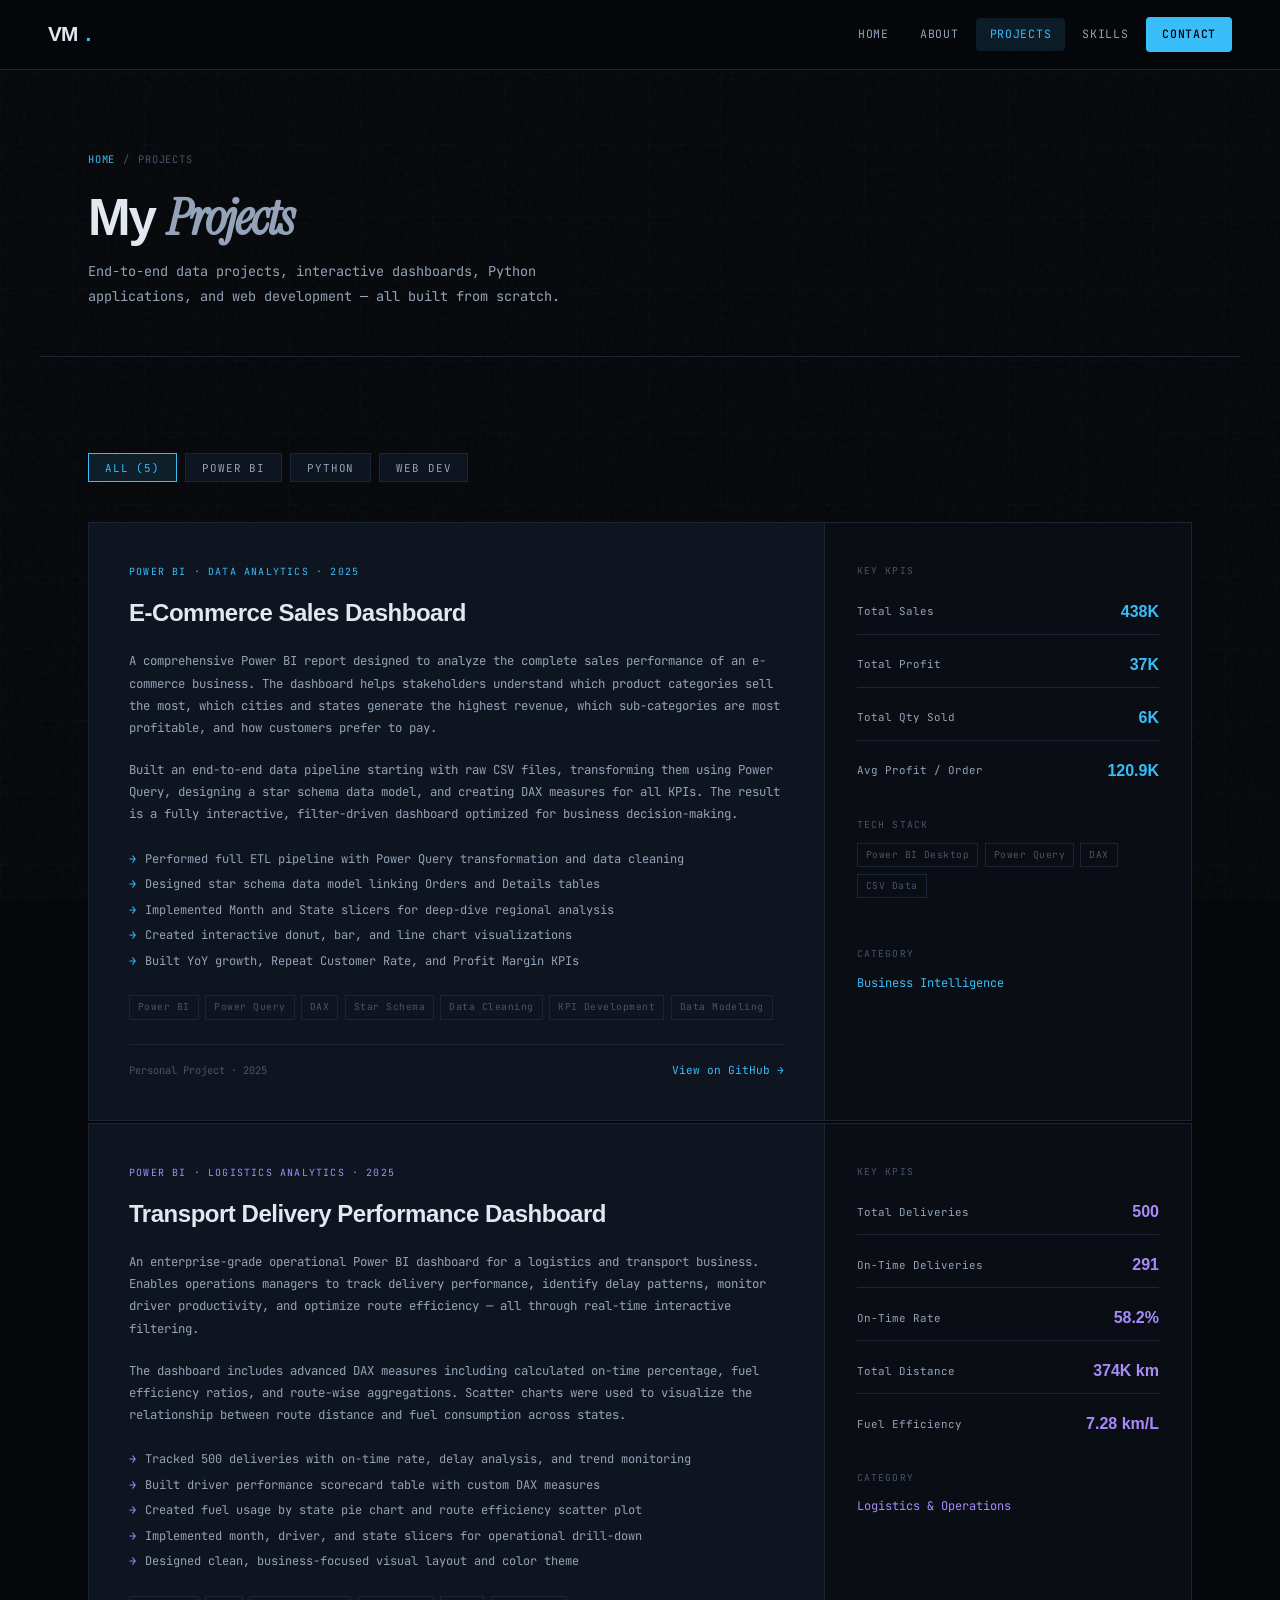
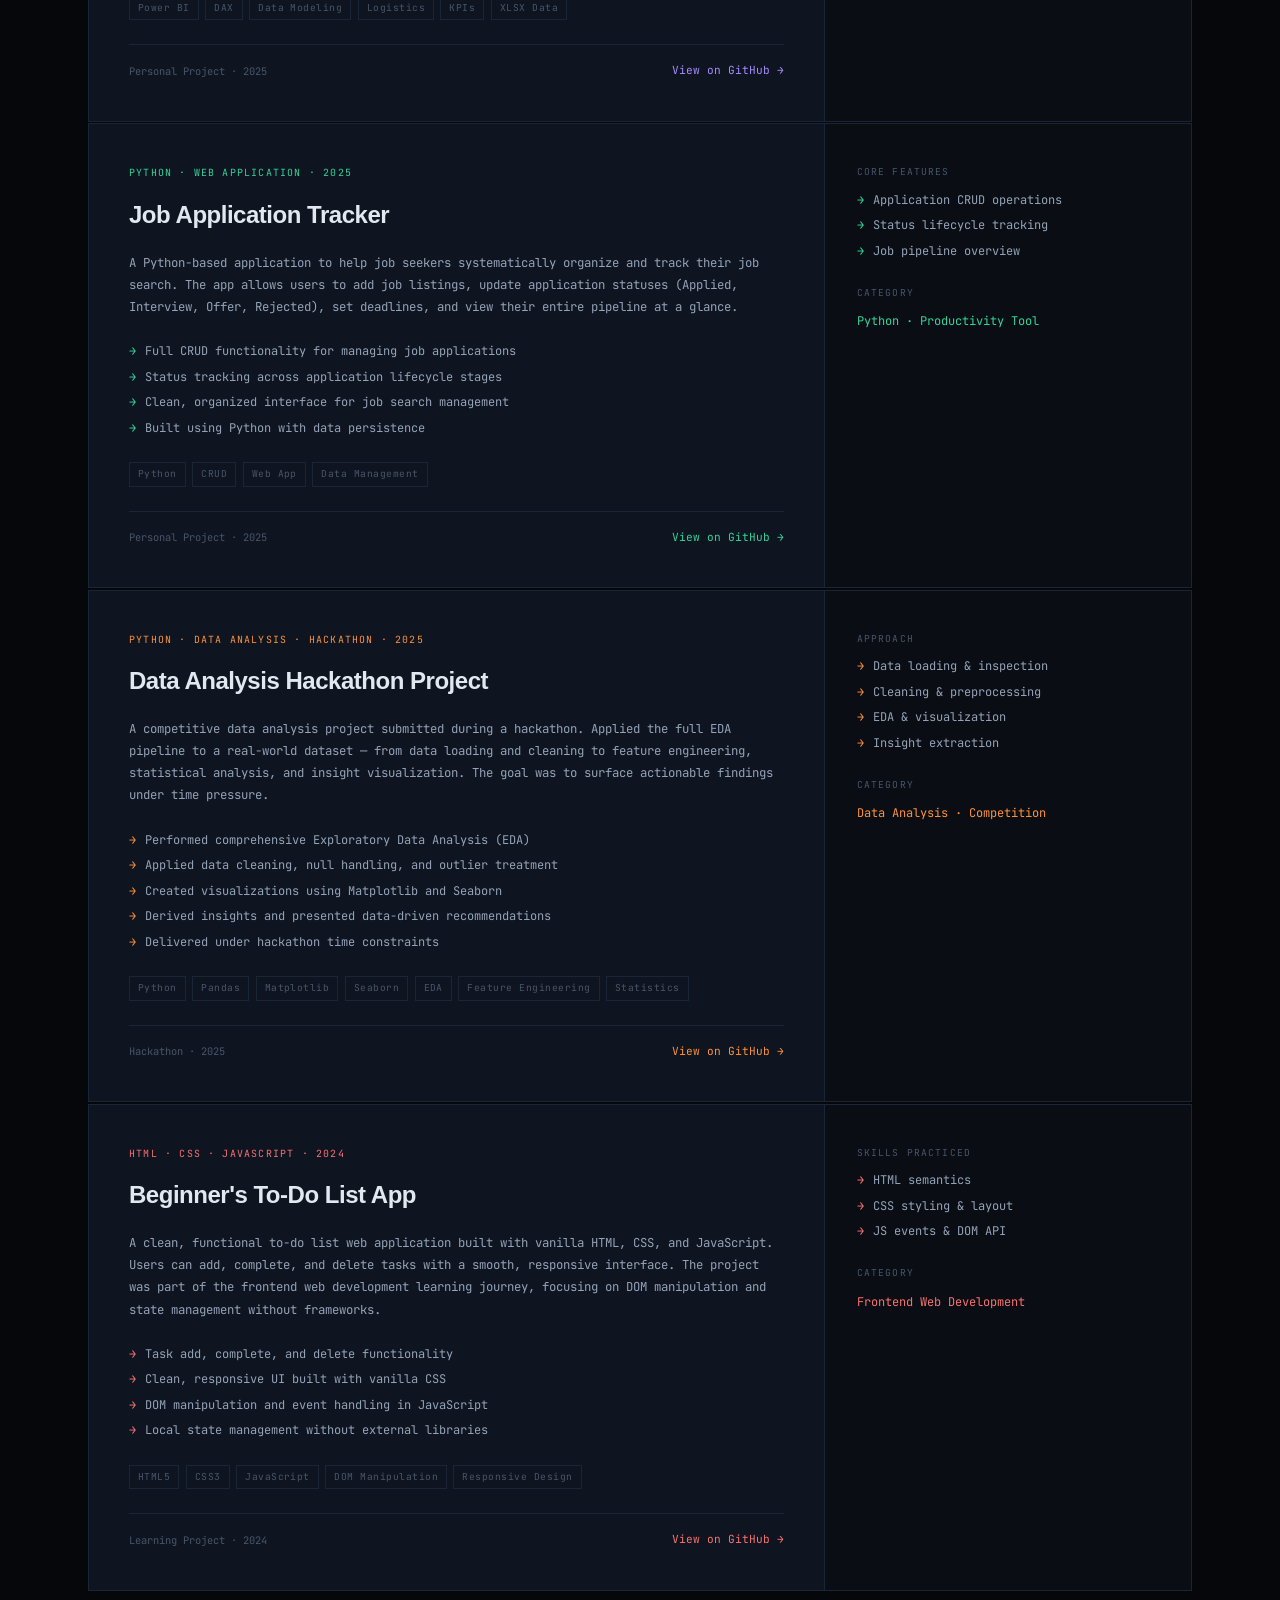
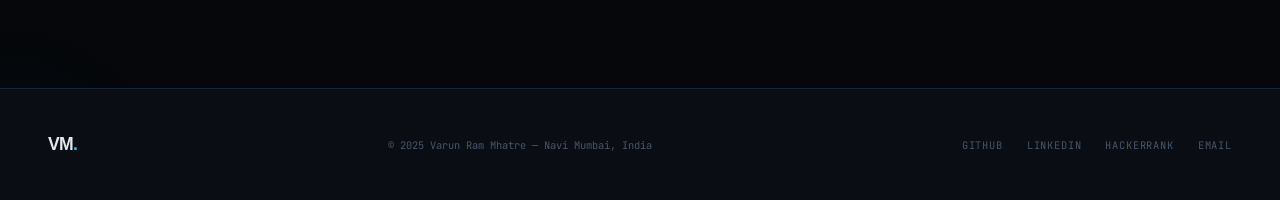
==== projects.html @ c4083cc2 "New Location" ====
<!DOCTYPE html>
<html lang="en">
<head>
  <meta charset="UTF-8">
  <meta name="viewport" content="width=device-width, initial-scale=1.0">
  <title>Projects — Varun Mhatre</title>
  <meta name="description" content="Portfolio projects by Varun Ram Mhatre — Power BI dashboards, Python apps, data analysis, and web development.">
  <link rel="icon" href="data:image/svg+xml,<svg xmlns='http://www.w3.org/2000/svg' viewBox='0 0 100 100'><text y='.9em' font-size='90'>📊</text></svg>">
  <link rel="stylesheet" href="css/style.css">
  <style>
    /* Filter bar */
    .filter-bar {
      display: flex; gap: 0.5rem; flex-wrap: wrap;
      margin-bottom: 2.5rem;
    }
    .filter-btn {
      padding: 0.4rem 1rem;
      font-family: 'JetBrains Mono', monospace;
      font-size: 0.68rem;
      text-transform: uppercase; letter-spacing: 0.08em;
      background: var(--card);
      border: 1px solid var(--border);
      color: var(--text-2);
      cursor: pointer;
      transition: all 0.2s;
    }
    .filter-btn:hover, .filter-btn.active {
      border-color: var(--cyan);
      color: var(--cyan);
      background: var(--cyan-dim);
    }

    /* Detail card layout */
    .project-detail {
      display: grid;
      grid-template-columns: 2fr 1fr;
      gap: 0;
      background: var(--border);
      border: 1px solid var(--border);
      margin-bottom: 1.5px;
    }
    .project-detail-main {
      background: var(--card);
      padding: 2.5rem;
      transition: background 0.2s;
    }
    .project-detail:hover .project-detail-main { background: var(--card-hover); }

    .project-detail-side {
      background: var(--surface);
      border-left: 1px solid var(--border);
      padding: 2.5rem 2rem;
      display: flex; flex-direction: column; gap: 1.5rem;
    }

    .detail-section-label {
      font-size: 0.6rem;
      text-transform: uppercase; letter-spacing: 0.12em;
      color: var(--text-3);
      margin-bottom: 0.6rem;
    }

    .kpis-list { display: flex; flex-direction: column; gap: 0.5rem; }

    .kpi-row {
      display: flex; justify-content: space-between; align-items: center;
      padding: 0.5rem 0;
      border-bottom: 1px solid var(--border);
    }
    .kpi-row:last-child { border-bottom: none; }
    .kpi-label { font-size: 0.68rem; color: var(--text-2); }
    .kpi-val {
      font-family: 'Cabinet Grotesk', sans-serif;
      font-size: 1rem; font-weight: 700;
      color: var(--cyan);
    }

    .highlights-list { display: flex; flex-direction: column; gap: 0.4rem; }
    .highlight-item {
      font-size: 0.75rem; color: var(--text-2);
      padding-left: 1rem; position: relative; line-height: 1.6;
    }
    .highlight-item::before {
      content: '→';
      position: absolute; left: 0;
      color: var(--accent-color, var(--cyan));
    }

    @media (max-width: 768px) {
      .project-detail { grid-template-columns: 1fr; }
      .project-detail-side { border-left: none; border-top: 1px solid var(--border); }
    }
  </style>
</head>
<body>

<div class="site-noise"></div>
<div class="site-grid"></div>

<nav class="nav">
  <a href="index.html" class="nav-logo">VM<span class="dot">.</span></a>
  <ul class="nav-links">
    <li><a href="index.html">Home</a></li>
    <li><a href="about.html">About</a></li>
    <li><a href="projects.html" class="active">Projects</a></li>
    <li><a href="skills.html">Skills</a></li>
    <li><a href="contact.html" class="nav-cta">Contact</a></li>
  </ul>
  <button class="nav-mobile-btn" aria-label="Menu">
    <span></span><span></span><span></span>
  </button>
</nav>

<div class="mobile-nav-overlay">
  <a href="index.html">Home</a>
  <a href="about.html">About</a>
  <a href="projects.html" class="active">Projects</a>
  <a href="skills.html">Skills</a>
  <a href="contact.html">Contact</a>
</div>

<div class="page">

  <div class="page-hero reveal">
    <div class="page-hero-breadcrumb">
      <a href="index.html">Home</a>
      <span>/</span>
      <span>Projects</span>
    </div>
    <h1>My <em style="font-family:'Instrument Serif',serif;font-style:italic;color:var(--text-2)">Projects</em></h1>
    <p>End-to-end data projects, interactive dashboards, Python applications, and web development — all built from scratch.</p>
  </div>

  <section class="section">

    <div class="filter-bar reveal">
      <button class="filter-btn active" data-filter="all">All (5)</button>
      <button class="filter-btn" data-filter="powerbi">Power BI</button>
      <button class="filter-btn" data-filter="python">Python</button>
      <button class="filter-btn" data-filter="web">Web Dev</button>
    </div>

    <!-- PROJECT 1: E-Commerce Dashboard -->
    <div class="project-detail reveal" data-category="powerbi" style="--accent-color:var(--cyan)">
      <div class="project-detail-main">
        <div class="project-type" style="color:var(--cyan)">Power BI · Data Analytics · 2025</div>
        <h3 style="font-family:'Cabinet Grotesk',sans-serif;font-size:1.5rem;font-weight:800;letter-spacing:-0.02em;margin-bottom:1rem;">
          E-Commerce Sales Dashboard
        </h3>
        <p class="project-desc">
          A comprehensive Power BI report designed to analyze the complete sales performance of an
          e-commerce business. The dashboard helps stakeholders understand which product categories
          sell the most, which cities and states generate the highest revenue, which sub-categories
          are most profitable, and how customers prefer to pay.
        </p>
        <p class="project-desc" style="margin-top:0.75rem;">
          Built an end-to-end data pipeline starting with raw CSV files, transforming them using
          Power Query, designing a star schema data model, and creating DAX measures for all KPIs.
          The result is a fully interactive, filter-driven dashboard optimized for business decision-making.
        </p>
        <div class="highlights-list" style="margin-top:1.5rem;">
          <div class="highlight-item">Performed full ETL pipeline with Power Query transformation and data cleaning</div>
          <div class="highlight-item">Designed star schema data model linking Orders and Details tables</div>
          <div class="highlight-item">Implemented Month and State slicers for deep-dive regional analysis</div>
          <div class="highlight-item">Created interactive donut, bar, and line chart visualizations</div>
          <div class="highlight-item">Built YoY growth, Repeat Customer Rate, and Profit Margin KPIs</div>
        </div>
        <div class="project-tags" style="margin-top:1.5rem;">
          <span class="tag">Power BI</span>
          <span class="tag">Power Query</span>
          <span class="tag">DAX</span>
          <span class="tag">Star Schema</span>
          <span class="tag">Data Cleaning</span>
          <span class="tag">KPI Development</span>
          <span class="tag">Data Modeling</span>
        </div>
        <div class="project-footer" style="margin-top:1.5rem;">
          <span class="project-year">Personal Project · 2025</span>
          <a href="https://github.com/Varun-200646/E-Commerce-Sales-Dashboard" target="_blank" class="project-link" style="color:var(--cyan)">View on GitHub →</a>
        </div>
      </div>
      <div class="project-detail-side">
        <div>
          <div class="detail-section-label">Key KPIs</div>
          <div class="kpis-list">
            <div class="kpi-row"><span class="kpi-label">Total Sales</span><span class="kpi-val">438K</span></div>
            <div class="kpi-row"><span class="kpi-label">Total Profit</span><span class="kpi-val">37K</span></div>
            <div class="kpi-row"><span class="kpi-label">Total Qty Sold</span><span class="kpi-val">6K</span></div>
            <div class="kpi-row"><span class="kpi-label">Avg Profit / Order</span><span class="kpi-val">120.9K</span></div>
          </div>
        </div>
        <div>
          <div class="detail-section-label">Tech Stack</div>
          <div class="project-tags">
            <span class="tag">Power BI Desktop</span>
            <span class="tag">Power Query</span>
            <span class="tag">DAX</span>
            <span class="tag">CSV Data</span>
          </div>
        </div>
        <div>
          <div class="detail-section-label">Category</div>
          <p style="font-size:0.75rem;color:var(--cyan)">Business Intelligence</p>
        </div>
      </div>
    </div>

    <!-- PROJECT 2: Transport Dashboard -->
    <div class="project-detail reveal" data-category="powerbi" style="--accent-color:var(--purple)">
      <div class="project-detail-main">
        <div class="project-type" style="color:var(--purple)">Power BI · Logistics Analytics · 2025</div>
        <h3 style="font-family:'Cabinet Grotesk',sans-serif;font-size:1.5rem;font-weight:800;letter-spacing:-0.02em;margin-bottom:1rem;">
          Transport Delivery Performance Dashboard
        </h3>
        <p class="project-desc">
          An enterprise-grade operational Power BI dashboard for a logistics and transport business.
          Enables operations managers to track delivery performance, identify delay patterns,
          monitor driver productivity, and optimize route efficiency — all through real-time
          interactive filtering.
        </p>
        <p class="project-desc" style="margin-top:0.75rem;">
          The dashboard includes advanced DAX measures including calculated on-time percentage,
          fuel efficiency ratios, and route-wise aggregations. Scatter charts were used to
          visualize the relationship between route distance and fuel consumption across states.
        </p>
        <div class="highlights-list" style="margin-top:1.5rem;">
          <div class="highlight-item">Tracked 500 deliveries with on-time rate, delay analysis, and trend monitoring</div>
          <div class="highlight-item">Built driver performance scorecard table with custom DAX measures</div>
          <div class="highlight-item">Created fuel usage by state pie chart and route efficiency scatter plot</div>
          <div class="highlight-item">Implemented month, driver, and state slicers for operational drill-down</div>
          <div class="highlight-item">Designed clean, business-focused visual layout and color theme</div>
        </div>
        <div class="project-tags" style="margin-top:1.5rem;">
          <span class="tag">Power BI</span>
          <span class="tag">DAX</span>
          <span class="tag">Data Modeling</span>
          <span class="tag">Logistics</span>
          <span class="tag">KPIs</span>
          <span class="tag">XLSX Data</span>
        </div>
        <div class="project-footer" style="margin-top:1.5rem;">
          <span class="project-year">Personal Project · 2025</span>
          <a href="https://github.com/Varun-200646/Transport-Delivery-Performance-" target="_blank" class="project-link" style="color:var(--purple)">View on GitHub →</a>
        </div>
      </div>
      <div class="project-detail-side">
        <div>
          <div class="detail-section-label">Key KPIs</div>
          <div class="kpis-list">
            <div class="kpi-row"><span class="kpi-label">Total Deliveries</span><span class="kpi-val" style="color:var(--purple)">500</span></div>
            <div class="kpi-row"><span class="kpi-label">On-Time Deliveries</span><span class="kpi-val" style="color:var(--purple)">291</span></div>
            <div class="kpi-row"><span class="kpi-label">On-Time Rate</span><span class="kpi-val" style="color:var(--purple)">58.2%</span></div>
            <div class="kpi-row"><span class="kpi-label">Total Distance</span><span class="kpi-val" style="color:var(--purple)">374K km</span></div>
            <div class="kpi-row"><span class="kpi-label">Fuel Efficiency</span><span class="kpi-val" style="color:var(--purple)">7.28 km/L</span></div>
          </div>
        </div>
        <div>
          <div class="detail-section-label">Category</div>
          <p style="font-size:0.75rem;color:var(--purple)">Logistics & Operations</p>
        </div>
      </div>
    </div>

    <!-- PROJECT 3: Job Tracker -->
    <div class="project-detail reveal" data-category="python" style="--accent-color:var(--green)">
      <div class="project-detail-main">
        <div class="project-type" style="color:var(--green)">Python · Web Application · 2025</div>
        <h3 style="font-family:'Cabinet Grotesk',sans-serif;font-size:1.5rem;font-weight:800;letter-spacing:-0.02em;margin-bottom:1rem;">
          Job Application Tracker
        </h3>
        <p class="project-desc">
          A Python-based application to help job seekers systematically organize and track
          their job search. The app allows users to add job listings, update application
          statuses (Applied, Interview, Offer, Rejected), set deadlines, and view their
          entire pipeline at a glance.
        </p>
        <div class="highlights-list" style="margin-top:1.5rem;">
          <div class="highlight-item">Full CRUD functionality for managing job applications</div>
          <div class="highlight-item">Status tracking across application lifecycle stages</div>
          <div class="highlight-item">Clean, organized interface for job search management</div>
          <div class="highlight-item">Built using Python with data persistence</div>
        </div>
        <div class="project-tags" style="margin-top:1.5rem;">
          <span class="tag">Python</span>
          <span class="tag">CRUD</span>
          <span class="tag">Web App</span>
          <span class="tag">Data Management</span>
        </div>
        <div class="project-footer" style="margin-top:1.5rem;">
          <span class="project-year">Personal Project · 2025</span>
          <a href="https://github.com/Varun-200646/Job-Tracker" target="_blank" class="project-link" style="color:var(--green)">View on GitHub →</a>
        </div>
      </div>
      <div class="project-detail-side">
        <div>
          <div class="detail-section-label">Core Features</div>
          <div class="highlights-list">
            <div class="highlight-item" style="--accent-color:var(--green)">Application CRUD operations</div>
            <div class="highlight-item" style="--accent-color:var(--green)">Status lifecycle tracking</div>
            <div class="highlight-item" style="--accent-color:var(--green)">Job pipeline overview</div>
          </div>
        </div>
        <div>
          <div class="detail-section-label">Category</div>
          <p style="font-size:0.75rem;color:var(--green)">Python · Productivity Tool</p>
        </div>
      </div>
    </div>

    <!-- PROJECT 4: Hackathon -->
    <div class="project-detail reveal" data-category="python" style="--accent-color:var(--orange)">
      <div class="project-detail-main">
        <div class="project-type" style="color:var(--orange)">Python · Data Analysis · Hackathon · 2025</div>
        <h3 style="font-family:'Cabinet Grotesk',sans-serif;font-size:1.5rem;font-weight:800;letter-spacing:-0.02em;margin-bottom:1rem;">
          Data Analysis Hackathon Project
        </h3>
        <p class="project-desc">
          A competitive data analysis project submitted during a hackathon. Applied the full
          EDA pipeline to a real-world dataset — from data loading and cleaning to feature
          engineering, statistical analysis, and insight visualization. The goal was to surface
          actionable findings under time pressure.
        </p>
        <div class="highlights-list" style="margin-top:1.5rem;">
          <div class="highlight-item">Performed comprehensive Exploratory Data Analysis (EDA)</div>
          <div class="highlight-item">Applied data cleaning, null handling, and outlier treatment</div>
          <div class="highlight-item">Created visualizations using Matplotlib and Seaborn</div>
          <div class="highlight-item">Derived insights and presented data-driven recommendations</div>
          <div class="highlight-item">Delivered under hackathon time constraints</div>
        </div>
        <div class="project-tags" style="margin-top:1.5rem;">
          <span class="tag">Python</span>
          <span class="tag">Pandas</span>
          <span class="tag">Matplotlib</span>
          <span class="tag">Seaborn</span>
          <span class="tag">EDA</span>
          <span class="tag">Feature Engineering</span>
          <span class="tag">Statistics</span>
        </div>
        <div class="project-footer" style="margin-top:1.5rem;">
          <span class="project-year">Hackathon · 2025</span>
          <a href="https://github.com/Varun-200646/Data-Analysis-Hackathon-Project" target="_blank" class="project-link" style="color:var(--orange)">View on GitHub →</a>
        </div>
      </div>
      <div class="project-detail-side">
        <div>
          <div class="detail-section-label">Approach</div>
          <div class="highlights-list">
            <div class="highlight-item" style="--accent-color:var(--orange)">Data loading & inspection</div>
            <div class="highlight-item" style="--accent-color:var(--orange)">Cleaning & preprocessing</div>
            <div class="highlight-item" style="--accent-color:var(--orange)">EDA & visualization</div>
            <div class="highlight-item" style="--accent-color:var(--orange)">Insight extraction</div>
          </div>
        </div>
        <div>
          <div class="detail-section-label">Category</div>
          <p style="font-size:0.75rem;color:var(--orange)">Data Analysis · Competition</p>
        </div>
      </div>
    </div>

    <!-- PROJECT 5: To-Do List -->
    <div class="project-detail reveal" data-category="web" style="--accent-color:var(--red)">
      <div class="project-detail-main">
        <div class="project-type" style="color:var(--red)">HTML · CSS · JavaScript · 2024</div>
        <h3 style="font-family:'Cabinet Grotesk',sans-serif;font-size:1.5rem;font-weight:800;letter-spacing:-0.02em;margin-bottom:1rem;">
          Beginner's To-Do List App
        </h3>
        <p class="project-desc">
          A clean, functional to-do list web application built with vanilla HTML, CSS, and JavaScript.
          Users can add, complete, and delete tasks with a smooth, responsive interface. The project
          was part of the frontend web development learning journey, focusing on DOM manipulation
          and state management without frameworks.
        </p>
        <div class="highlights-list" style="margin-top:1.5rem;">
          <div class="highlight-item">Task add, complete, and delete functionality</div>
          <div class="highlight-item">Clean, responsive UI built with vanilla CSS</div>
          <div class="highlight-item">DOM manipulation and event handling in JavaScript</div>
          <div class="highlight-item">Local state management without external libraries</div>
        </div>
        <div class="project-tags" style="margin-top:1.5rem;">
          <span class="tag">HTML5</span>
          <span class="tag">CSS3</span>
          <span class="tag">JavaScript</span>
          <span class="tag">DOM Manipulation</span>
          <span class="tag">Responsive Design</span>
        </div>
        <div class="project-footer" style="margin-top:1.5rem;">
          <span class="project-year">Learning Project · 2024</span>
          <a href="https://github.com/Varun-200646/Beginners-To-Do-List" target="_blank" class="project-link" style="color:var(--red)">View on GitHub →</a>
        </div>
      </div>
      <div class="project-detail-side">
        <div>
          <div class="detail-section-label">Skills Practiced</div>
          <div class="highlights-list">
            <div class="highlight-item" style="--accent-color:var(--red)">HTML semantics</div>
            <div class="highlight-item" style="--accent-color:var(--red)">CSS styling & layout</div>
            <div class="highlight-item" style="--accent-color:var(--red)">JS events & DOM API</div>
          </div>
        </div>
        <div>
          <div class="detail-section-label">Category</div>
          <p style="font-size:0.75rem;color:var(--red)">Frontend Web Development</p>
        </div>
      </div>
    </div>

  </section>

</div>

<footer class="footer">
  <div class="footer-logo">VM<span style="color:var(--cyan)">.</span></div>
  <p class="footer-copy">© 2025 Varun Ram Mhatre — Navi Mumbai, India</p>
  <div class="footer-links">
    <a href="https://github.com/Varun-200646" target="_blank">GitHub</a>
    <a href="https://www.linkedin.com/in/varun-mhatre-1a9438338/" target="_blank">LinkedIn</a>
    <a href="https://www.hackerrank.com/profile/varunmhatre46" target="_blank">HackerRank</a>
    <a href="mailto:varunmhatre2324@ternaengg.ac.in">Email</a>
  </div>
</footer>

<script src="js/main.js"></script>
<script>
  // Filter functionality
  const filterBtns = document.querySelectorAll('.filter-btn');
  const projectItems = document.querySelectorAll('.project-detail');

  filterBtns.forEach(btn => {
    btn.addEventListener('click', () => {
      filterBtns.forEach(b => b.classList.remove('active'));
      btn.classList.add('active');
      const filter = btn.dataset.filter;
      projectItems.forEach(item => {
        if (filter === 'all' || item.dataset.category === filter) {
          item.style.display = '';
        } else {
          item.style.display = 'none';
        }
      });
    });
  });
</script>
</body>
</html>
---- css/style.css ----
/* =========================================
   VARUN MHATRE — PORTFOLIO DESIGN SYSTEM
   ========================================= */

@import url('https://fonts.googleapis.com/css2?family=Cabinet+Grotesk:wght@400;500;700;800;900&family=Instrument+Serif:ital@0;1&family=JetBrains+Mono:wght@300;400;500&display=swap');

:root {
  --bg:        #05070a;
  --surface:   #0a0e14;
  --card:      #0f1520;
  --card-hover:#131c29;
  --border:    #1a2535;
  --border-light: #243044;

  --cyan:      #38bdf8;
  --cyan-dim:  rgba(56,189,248,0.12);
  --cyan-glow: rgba(56,189,248,0.06);
  --green:     #34d399;
  --purple:    #a78bfa;
  --orange:    #fb923c;
  --red:       #f87171;

  --text:      #e2e8f0;
  --text-2:    #94a3b8;
  --text-3:    #475569;

  --nav-h:     70px;

  --ease-out:  cubic-bezier(0.22, 1, 0.36, 1);
}

/* RESET */
*, *::before, *::after { box-sizing: border-box; margin: 0; padding: 0; }
html { scroll-behavior: smooth; font-size: 16px; }

body {
  background: var(--bg);
  color: var(--text);
  font-family: 'JetBrains Mono', monospace;
  font-size: 0.875rem;
  line-height: 1.75;
  -webkit-font-smoothing: antialiased;
}

img { display: block; max-width: 100%; }
a { color: inherit; text-decoration: none; }
ul { list-style: none; }

/* ---- SCROLLBAR ---- */
::-webkit-scrollbar { width: 4px; }
::-webkit-scrollbar-track { background: var(--bg); }
::-webkit-scrollbar-thumb { background: var(--border-light); border-radius: 2px; }

/* ---- SELECTION ---- */
::selection { background: rgba(56,189,248,0.2); color: var(--cyan); }

/* ==============================
   NOISE + GRID OVERLAYS
   ============================== */
.site-noise {
  position: fixed; inset: 0; z-index: 0; pointer-events: none;
  background-image: url("data:image/svg+xml,%3Csvg viewBox='0 0 256 256' xmlns='http://www.w3.org/2000/svg'%3E%3Cfilter id='n'%3E%3CfeTurbulence type='fractalNoise' baseFrequency='0.85' numOctaves='4' stitchTiles='stitch'/%3E%3C/filter%3E%3Crect width='100%25' height='100%25' filter='url(%23n)' opacity='0.035'/%3E%3C/svg%3E");
  opacity: 1;
}

.site-grid {
  position: fixed; inset: 0; z-index: 0; pointer-events: none;
  background-image:
    linear-gradient(rgba(56,189,248,0.025) 1px, transparent 1px),
    linear-gradient(90deg, rgba(56,189,248,0.025) 1px, transparent 1px);
  background-size: 72px 72px;
}

/* ==============================
   NAVIGATION
   ============================== */
.nav {
  position: fixed; top: 0; left: 0; right: 0; z-index: 200;
  height: var(--nav-h);
  display: flex; align-items: center; justify-content: space-between;
  padding: 0 3rem;
  background: rgba(5,7,10,0.82);
  backdrop-filter: blur(24px) saturate(1.5);
  border-bottom: 1px solid var(--border);
  transition: background 0.3s;
}

.nav-logo {
  font-family: 'Cabinet Grotesk', sans-serif;
  font-weight: 900;
  font-size: 1.3rem;
  letter-spacing: -0.04em;
  display: flex; align-items: center; gap: 0.5rem;
}

.nav-logo .dot { color: var(--cyan); }

.nav-links {
  display: flex; align-items: center; gap: 0.25rem;
}

.nav-links a {
  display: flex; align-items: center; gap: 0.4rem;
  padding: 0.4rem 0.85rem;
  font-size: 0.72rem;
  letter-spacing: 0.06em;
  text-transform: uppercase;
  color: var(--text-2);
  border-radius: 4px;
  transition: color 0.2s, background 0.2s;
}

.nav-links a:hover, .nav-links a.active {
  color: var(--cyan);
  background: var(--cyan-dim);
}

.nav-cta {
  background: var(--cyan) !important;
  color: #000 !important;
  font-weight: 500;
  border-radius: 4px;
  padding: 0.45rem 1rem !important;
  transition: opacity 0.2s !important;
}
.nav-cta:hover { opacity: 0.85 !important; background: var(--cyan) !important; }

.nav-mobile-btn {
  display: none;
  flex-direction: column; gap: 5px;
  cursor: pointer; padding: 4px;
}
.nav-mobile-btn span {
  display: block; width: 22px; height: 2px;
  background: var(--text-2);
  transition: all 0.3s;
}

/* ==============================
   PAGE WRAPPER
   ============================== */
.page {
  position: relative; z-index: 1;
  padding-top: var(--nav-h);
  min-height: 100vh;
}

/* ==============================
   HERO
   ============================== */
.hero {
  min-height: calc(100vh - var(--nav-h));
  display: grid;
  grid-template-columns: 1fr 1fr;
  align-items: center;
  gap: 4rem;
  padding: 6rem 3rem 4rem;
  max-width: 1200px;
  margin: 0 auto;
}

.hero-left { animation: fadeUp 0.7s var(--ease-out) both; }

.hero-badge {
  display: inline-flex; align-items: center; gap: 0.5rem;
  font-size: 0.68rem;
  letter-spacing: 0.12em;
  text-transform: uppercase;
  color: var(--cyan);
  border: 1px solid rgba(56,189,248,0.25);
  padding: 0.3rem 0.8rem;
  margin-bottom: 1.75rem;
}

.hero-badge::before {
  content: '';
  width: 6px; height: 6px;
  border-radius: 50%;
  background: var(--green);
  animation: blink 2s infinite;
}

@keyframes blink {
  0%,100% { opacity: 1; }
  50% { opacity: 0.2; }
}

.hero h1 {
  font-family: 'Cabinet Grotesk', sans-serif;
  font-size: clamp(2.8rem, 5.5vw, 5rem);
  font-weight: 900;
  letter-spacing: -0.04em;
  line-height: 0.95;
  margin-bottom: 1.5rem;
}

.hero h1 em {
  font-family: 'Instrument Serif', serif;
  font-style: italic;
  color: var(--cyan);
  font-weight: 400;
}

.hero-sub {
  color: var(--text-2);
  font-size: 0.85rem;
  line-height: 1.8;
  max-width: 440px;
  margin-bottom: 2.5rem;
}

.hero-actions {
  display: flex; gap: 0.75rem; flex-wrap: wrap;
}

.btn {
  display: inline-flex; align-items: center; gap: 0.5rem;
  padding: 0.7rem 1.4rem;
  font-family: 'JetBrains Mono', monospace;
  font-size: 0.75rem;
  font-weight: 500;
  letter-spacing: 0.04em;
  border: none; cursor: pointer;
  transition: all 0.2s var(--ease-out);
  text-decoration: none;
}

.btn-primary { background: var(--cyan); color: #000; }
.btn-primary:hover { background: #fff; transform: translateY(-2px); box-shadow: 0 8px 24px rgba(56,189,248,0.25); }

.btn-outline {
  background: transparent;
  color: var(--text);
  border: 1px solid var(--border-light);
}
.btn-outline:hover { border-color: var(--cyan); color: var(--cyan); transform: translateY(-2px); }

.btn-ghost {
  background: transparent;
  color: var(--text-2);
  border: 1px solid var(--border);
}
.btn-ghost:hover { color: var(--text); border-color: var(--border-light); }

/* HERO RIGHT — Terminal card */
.hero-right { animation: fadeUp 0.7s 0.15s var(--ease-out) both; }

.terminal {
  background: var(--card);
  border: 1px solid var(--border);
  border-radius: 8px;
  overflow: hidden;
}

.terminal-bar {
  display: flex; align-items: center; gap: 0.6rem;
  padding: 0.85rem 1.25rem;
  background: var(--surface);
  border-bottom: 1px solid var(--border);
}

.terminal-dot {
  width: 11px; height: 11px; border-radius: 50%;
}
.td-r { background: #ff5f56; }
.td-y { background: #ffbd2e; }
.td-g { background: #27c93f; }

.terminal-title {
  margin-left: auto; margin-right: auto;
  font-size: 0.65rem; color: var(--text-3);
  letter-spacing: 0.06em;
}

.terminal-body { padding: 1.5rem; }

.term-line {
  display: flex; gap: 0.75rem;
  margin-bottom: 0.5rem;
  font-size: 0.8rem;
}
.term-prompt { color: var(--green); user-select: none; }
.term-cmd { color: var(--cyan); }
.term-out { color: var(--text-2); padding-left: 1.25rem; margin-bottom: 0.75rem; }
.term-out.highlight { color: var(--text); }
.term-cursor {
  display: inline-block;
  width: 8px; height: 1.1em;
  background: var(--cyan);
  vertical-align: middle;
  animation: cursor-blink 1s infinite;
  margin-left: 2px;
}
@keyframes cursor-blink { 0%,49%{opacity:1} 50%,100%{opacity:0} }

/* STATS STRIP */
.stats-strip {
  display: flex; align-items: stretch;
  border-top: 1px solid var(--border);
  border-bottom: 1px solid var(--border);
  background: var(--surface);
  position: relative; z-index: 1;
}

.stat-block {
  flex: 1; padding: 2rem 2.5rem;
  display: flex; flex-direction: column; gap: 0.35rem;
  border-right: 1px solid var(--border);
  transition: background 0.2s;
}
.stat-block:last-child { border-right: none; }
.stat-block:hover { background: var(--card); }

.stat-num {
  font-family: 'Cabinet Grotesk', sans-serif;
  font-size: 2.2rem; font-weight: 900;
  letter-spacing: -0.03em;
  color: var(--cyan);
}

.stat-label {
  font-size: 0.65rem;
  text-transform: uppercase; letter-spacing: 0.1em;
  color: var(--text-3);
}

/* ==============================
   SECTION COMMONS
   ============================== */
.section {
  max-width: 1200px;
  margin: 0 auto;
  padding: 6rem 3rem;
}

.section-tag {
  display: inline-flex; align-items: center; gap: 0.5rem;
  font-size: 0.65rem;
  text-transform: uppercase; letter-spacing: 0.15em;
  color: var(--cyan);
  margin-bottom: 1rem;
}

.section-tag::before {
  content: '';
  display: block; width: 24px; height: 1px;
  background: var(--cyan);
}

.section-title {
  font-family: 'Cabinet Grotesk', sans-serif;
  font-size: clamp(2rem, 4vw, 3rem);
  font-weight: 900;
  letter-spacing: -0.03em;
  line-height: 1;
  margin-bottom: 0.75rem;
}

.section-title em {
  font-family: 'Instrument Serif', serif;
  font-style: italic;
  color: var(--text-2);
  font-weight: 400;
}

.section-desc {
  color: var(--text-2);
  max-width: 520px;
  font-size: 0.83rem;
  line-height: 1.8;
  margin-bottom: 3.5rem;
}

/* ==============================
   PROJECT CARDS
   ============================== */
.projects-grid {
  display: grid;
  grid-template-columns: repeat(3, 1fr);
  gap: 1.5px;
  background: var(--border);
  border: 1px solid var(--border);
}

.project-card {
  background: var(--card);
  padding: 2rem;
  position: relative;
  overflow: hidden;
  transition: background 0.25s, transform 0.25s var(--ease-out);
  display: flex; flex-direction: column;
}

.project-card:hover {
  background: var(--card-hover);
}

.project-card::after {
  content: '';
  position: absolute;
  bottom: 0; left: 0; right: 0;
  height: 2px;
  background: var(--accent-color, var(--cyan));
  transform: scaleX(0);
  transform-origin: left;
  transition: transform 0.3s var(--ease-out);
}
.project-card:hover::after { transform: scaleX(1); }

.project-card.featured {
  grid-column: span 2;
}

.project-type {
  font-size: 0.62rem;
  text-transform: uppercase;
  letter-spacing: 0.12em;
  color: var(--accent-color, var(--cyan));
  margin-bottom: 0.75rem;
}

.project-card h3 {
  font-family: 'Cabinet Grotesk', sans-serif;
  font-size: 1.15rem;
  font-weight: 800;
  letter-spacing: -0.02em;
  line-height: 1.2;
  margin-bottom: 0.75rem;
}

.project-desc {
  color: var(--text-2);
  font-size: 0.77rem;
  line-height: 1.8;
  flex: 1;
  margin-bottom: 1.25rem;
}

.project-metrics {
  display: flex; flex-wrap: wrap; gap: 0.5rem;
  margin-bottom: 1.25rem;
}

.metric {
  font-size: 0.65rem;
  padding: 0.2rem 0.5rem;
  border: 1px solid var(--border-light);
  color: var(--text-2);
}

.metric strong {
  color: var(--text);
  font-family: 'Cabinet Grotesk', sans-serif;
  font-size: 0.85rem;
  font-weight: 700;
}

.project-tags {
  display: flex; flex-wrap: wrap; gap: 0.4rem;
  margin-bottom: 1.5rem;
}

.tag {
  font-size: 0.6rem;
  padding: 0.18rem 0.5rem;
  border: 1px solid var(--border);
  color: var(--text-3);
  letter-spacing: 0.05em;
  transition: all 0.2s;
}

.project-card:hover .tag {
  border-color: var(--border-light);
  color: var(--text-2);
}

.project-footer {
  display: flex; align-items: center; justify-content: space-between;
  border-top: 1px solid var(--border);
  padding-top: 1rem;
  margin-top: auto;
}

.project-year {
  font-size: 0.65rem; color: var(--text-3);
}

.project-link {
  display: inline-flex; align-items: center; gap: 0.35rem;
  font-size: 0.7rem;
  color: var(--accent-color, var(--cyan));
  transition: gap 0.2s;
}
.project-link:hover { gap: 0.6rem; }

/* ==============================
   SKILLS
   ============================== */
.skills-layout {
  display: grid;
  grid-template-columns: 1fr 2fr;
  gap: 3rem;
  align-items: start;
}

.skill-categories { display: flex; flex-direction: column; gap: 0.5rem; }

.skill-cat-btn {
  display: flex; align-items: center; justify-content: space-between;
  padding: 0.85rem 1.25rem;
  background: var(--card);
  border: 1px solid var(--border);
  color: var(--text-2);
  font-family: 'JetBrains Mono', monospace;
  font-size: 0.75rem;
  cursor: pointer;
  transition: all 0.2s;
  text-align: left;
  width: 100%;
}

.skill-cat-btn:hover, .skill-cat-btn.active {
  border-color: var(--cyan);
  color: var(--cyan);
  background: var(--cyan-dim);
}

.skill-cat-count {
  font-size: 0.6rem; color: var(--text-3);
  transition: color 0.2s;
}
.skill-cat-btn.active .skill-cat-count,
.skill-cat-btn:hover .skill-cat-count { color: var(--cyan); }

.skills-panel { display: none; }
.skills-panel.active { display: block; }

.skills-panel-grid {
  display: grid;
  grid-template-columns: 1fr 1fr;
  gap: 1rem;
}

.skill-item {
  background: var(--card);
  border: 1px solid var(--border);
  padding: 1.25rem;
  transition: border-color 0.2s;
}
.skill-item:hover { border-color: var(--border-light); }

.skill-item-name {
  display: flex; justify-content: space-between;
  margin-bottom: 0.6rem;
  font-size: 0.78rem;
}

.skill-level { color: var(--text-3); font-size: 0.65rem; }

.skill-bar { height: 2px; background: var(--border); position: relative; }
.skill-fill {
  height: 100%;
  background: linear-gradient(90deg, var(--cyan), var(--purple));
  width: 0;
  transition: width 1.2s var(--ease-out);
}
.skill-fill.loaded { width: var(--pct); }

/* ==============================
   TIMELINE (Education / Experience)
   ============================== */
.timeline { position: relative; }
.timeline::before {
  content: '';
  position: absolute;
  left: 0; top: 0; bottom: 0;
  width: 1px;
  background: linear-gradient(var(--border), transparent);
}

.timeline-item {
  padding-left: 2.5rem;
  padding-bottom: 3rem;
  position: relative;
}

.timeline-dot {
  position: absolute;
  left: -5px; top: 6px;
  width: 11px; height: 11px;
  border-radius: 50%;
  background: var(--cyan);
  border: 2px solid var(--bg);
}

.timeline-meta {
  font-size: 0.65rem;
  color: var(--text-3);
  letter-spacing: 0.08em;
  text-transform: uppercase;
  margin-bottom: 0.5rem;
  display: flex; align-items: center; gap: 0.75rem;
}

.timeline-meta .badge {
  padding: 0.15rem 0.5rem;
  border: 1px solid var(--border);
  color: var(--green);
  border-color: rgba(52,211,153,0.3);
  font-size: 0.6rem;
}

.timeline-title {
  font-family: 'Cabinet Grotesk', sans-serif;
  font-size: 1.2rem; font-weight: 700;
  letter-spacing: -0.02em;
  margin-bottom: 0.3rem;
}

.timeline-org {
  color: var(--text-2); font-size: 0.78rem;
  margin-bottom: 0.75rem;
}

.timeline-body {
  color: var(--text-2); font-size: 0.78rem;
  line-height: 1.8;
}

/* ==============================
   CERTS
   ============================== */
.certs-grid {
  display: grid;
  grid-template-columns: repeat(4, 1fr);
  gap: 1px;
  background: var(--border);
  border: 1px solid var(--border);
}

.cert-card {
  background: var(--card);
  padding: 1.75rem;
  transition: background 0.2s;
  display: flex; flex-direction: column; gap: 1rem;
}
.cert-card:hover { background: var(--card-hover); }

.cert-icon-wrap {
  width: 40px; height: 40px;
  display: flex; align-items: center; justify-content: center;
  border: 1px solid var(--border-light);
  font-size: 1.1rem;
}

.cert-name {
  font-family: 'Cabinet Grotesk', sans-serif;
  font-size: 0.95rem; font-weight: 700;
  line-height: 1.3;
}

.cert-issuer {
  font-size: 0.65rem;
  text-transform: uppercase; letter-spacing: 0.08em;
  color: var(--green);
}

/* ==============================
   ABOUT PAGE
   ============================== */
.about-grid {
  display: grid;
  grid-template-columns: 1fr 1fr;
  gap: 5rem;
  align-items: start;
}

.about-img-wrap {
  position: relative;
}

.about-avatar {
  width: 100%;
  aspect-ratio: 3/4;
  background: var(--card);
  border: 1px solid var(--border);
  display: flex; align-items: center; justify-content: center;
  position: relative;
  overflow: hidden;
}

.about-avatar-initials {
  font-family: 'Cabinet Grotesk', sans-serif;
  font-size: 5rem; font-weight: 900;
  color: rgba(56,189,248,0.15);
  letter-spacing: -0.05em;
}

.about-avatar-badge {
  position: absolute;
  bottom: 1.5rem; left: 1.5rem; right: 1.5rem;
  background: rgba(5,7,10,0.9);
  border: 1px solid var(--border);
  padding: 1rem;
  backdrop-filter: blur(12px);
}

.badge-name {
  font-family: 'Cabinet Grotesk', sans-serif;
  font-size: 1rem; font-weight: 700;
}
.badge-role { font-size: 0.65rem; color: var(--cyan); }

.about-corner {
  position: absolute;
  bottom: -12px; right: -12px;
  width: 80px; height: 80px;
  background: var(--card);
  border: 1px solid var(--border);
  display: flex; align-items: center; justify-content: center;
  font-family: 'Cabinet Grotesk', sans-serif;
  font-size: 0.65rem; font-weight: 700;
  text-align: center;
  color: var(--cyan);
  letter-spacing: 0.05em;
  z-index: 2;
}

.about-text h2 {
  font-family: 'Cabinet Grotesk', sans-serif;
  font-size: 1.75rem; font-weight: 800;
  letter-spacing: -0.03em;
  line-height: 1.2;
  margin-bottom: 1.5rem;
}

.about-text p {
  color: var(--text-2); font-size: 0.83rem;
  line-height: 1.85; margin-bottom: 1.25rem;
}

.about-facts {
  display: grid; grid-template-columns: 1fr 1fr;
  gap: 1px; background: var(--border);
  border: 1px solid var(--border);
  margin: 2rem 0;
}

.fact-item {
  background: var(--card);
  padding: 1rem 1.25rem;
}
.fact-label { font-size: 0.6rem; color: var(--text-3); text-transform: uppercase; letter-spacing: 0.1em; margin-bottom: 0.2rem; }
.fact-value { font-size: 0.83rem; color: var(--text); }

/* ==============================
   CONTACT PAGE
   ============================== */
.contact-layout {
  display: grid;
  grid-template-columns: 1fr 1fr;
  gap: 4rem;
  align-items: start;
}

.contact-form {
  display: flex; flex-direction: column; gap: 1rem;
}

.form-group { display: flex; flex-direction: column; gap: 0.4rem; }

.form-label {
  font-size: 0.65rem;
  text-transform: uppercase; letter-spacing: 0.1em;
  color: var(--text-3);
}

.form-input, .form-textarea {
  background: var(--card);
  border: 1px solid var(--border);
  color: var(--text);
  font-family: 'JetBrains Mono', monospace;
  font-size: 0.8rem;
  padding: 0.75rem 1rem;
  outline: none;
  transition: border-color 0.2s;
  width: 100%;
}

.form-input:focus, .form-textarea:focus {
  border-color: var(--cyan);
}

.form-textarea { min-height: 130px; resize: vertical; }

.form-input::placeholder, .form-textarea::placeholder { color: var(--text-3); }

.contact-info-cards {
  display: flex; flex-direction: column; gap: 1rem;
}

.contact-info-card {
  display: flex; align-items: center; gap: 1rem;
  padding: 1.25rem;
  background: var(--card);
  border: 1px solid var(--border);
  transition: border-color 0.2s;
}
.contact-info-card:hover { border-color: var(--border-light); }

.contact-icon {
  width: 38px; height: 38px; flex-shrink: 0;
  border: 1px solid var(--border-light);
  display: flex; align-items: center; justify-content: center;
  font-size: 0.85rem;
}

.contact-info-label { font-size: 0.6rem; text-transform: uppercase; letter-spacing: 0.1em; color: var(--text-3); margin-bottom: 0.15rem; }
.contact-info-val { font-size: 0.78rem; color: var(--text); word-break: break-all; }

/* ==============================
   PAGE HERO (inner pages)
   ============================== */
.page-hero {
  padding: 5rem 3rem 3rem;
  max-width: 1200px;
  margin: 0 auto;
  border-bottom: 1px solid var(--border);
}

.page-hero-breadcrumb {
  font-size: 0.65rem;
  color: var(--text-3); letter-spacing: 0.08em;
  text-transform: uppercase;
  margin-bottom: 1.5rem;
  display: flex; align-items: center; gap: 0.5rem;
}
.page-hero-breadcrumb a { color: var(--cyan); }
.page-hero-breadcrumb span { color: var(--text-3); }

.page-hero h1 {
  font-family: 'Cabinet Grotesk', sans-serif;
  font-size: clamp(2.2rem, 4vw, 3.5rem);
  font-weight: 900;
  letter-spacing: -0.04em;
  line-height: 1;
  margin-bottom: 1rem;
}

.page-hero p {
  color: var(--text-2);
  font-size: 0.85rem; max-width: 520px;
  line-height: 1.8;
}

/* ==============================
   FOOTER
   ============================== */
.footer {
  border-top: 1px solid var(--border);
  padding: 2.5rem 3rem;
  display: flex; justify-content: space-between; align-items: center;
  flex-wrap: wrap; gap: 1rem;
  position: relative; z-index: 1;
  background: var(--surface);
}

.footer-logo {
  font-family: 'Cabinet Grotesk', sans-serif;
  font-weight: 900; font-size: 1.1rem;
  letter-spacing: -0.04em;
}

.footer-logo span { color: var(--cyan); }

.footer-copy { font-size: 0.65rem; color: var(--text-3); }

.footer-links {
  display: flex; gap: 1.5rem;
}

.footer-links a {
  font-size: 0.65rem;
  text-transform: uppercase; letter-spacing: 0.08em;
  color: var(--text-3);
  transition: color 0.2s;
}
.footer-links a:hover { color: var(--cyan); }

/* ==============================
   ANIMATIONS
   ============================== */
@keyframes fadeUp {
  from { opacity: 0; transform: translateY(24px); }
  to   { opacity: 1; transform: translateY(0); }
}

.reveal {
  opacity: 0; transform: translateY(20px);
  transition: opacity 0.6s var(--ease-out), transform 0.6s var(--ease-out);
}
.reveal.in { opacity: 1; transform: none; }

/* Stagger children */
.stagger > * { opacity: 0; transform: translateY(16px); }
.stagger.in > * {
  animation: fadeUp 0.5s var(--ease-out) both;
}
.stagger.in > *:nth-child(1) { animation-delay: 0.05s; }
.stagger.in > *:nth-child(2) { animation-delay: 0.12s; }
.stagger.in > *:nth-child(3) { animation-delay: 0.19s; }
.stagger.in > *:nth-child(4) { animation-delay: 0.26s; }
.stagger.in > *:nth-child(5) { animation-delay: 0.33s; }
.stagger.in > *:nth-child(6) { animation-delay: 0.40s; }

/* ==============================
   MOBILE NAV OVERLAY
   ============================== */
.mobile-nav-overlay {
  display: none;
  position: fixed; inset: 0;
  background: rgba(5,7,10,0.97);
  z-index: 190;
  flex-direction: column;
  align-items: center; justify-content: center;
  gap: 1.5rem;
}

.mobile-nav-overlay.open { display: flex; }
.mobile-nav-overlay a {
  font-family: 'Cabinet Grotesk', sans-serif;
  font-size: 2rem; font-weight: 800;
  color: var(--text-2);
  transition: color 0.2s;
}
.mobile-nav-overlay a:hover, .mobile-nav-overlay a.active { color: var(--cyan); }

/* ==============================
   RESPONSIVE
   ============================== */
@media (max-width: 1024px) {
  .projects-grid { grid-template-columns: 1fr 1fr; }
  .project-card.featured { grid-column: span 2; }
  .hero { grid-template-columns: 1fr; gap: 3rem; }
  .hero-right { display: none; }
  .skills-layout { grid-template-columns: 1fr; }
  .about-grid { grid-template-columns: 1fr; }
  .contact-layout { grid-template-columns: 1fr; }
  .certs-grid { grid-template-columns: 1fr 1fr; }
}

@media (max-width: 768px) {
  .nav { padding: 0 1.5rem; }
  .nav-links { display: none; }
  .nav-mobile-btn { display: flex; }
  .hero { padding: 3rem 1.5rem 2rem; }
  .section { padding: 4rem 1.5rem; }
  .page-hero { padding: 3rem 1.5rem 2rem; }
  .projects-grid { grid-template-columns: 1fr; }
  .project-card.featured { grid-column: span 1; }
  .skills-panel-grid { grid-template-columns: 1fr; }
  .certs-grid { grid-template-columns: 1fr; }
  .stats-strip { flex-wrap: wrap; }
  .stat-block { min-width: 50%; }
  .footer { flex-direction: column; text-align: center; }
}
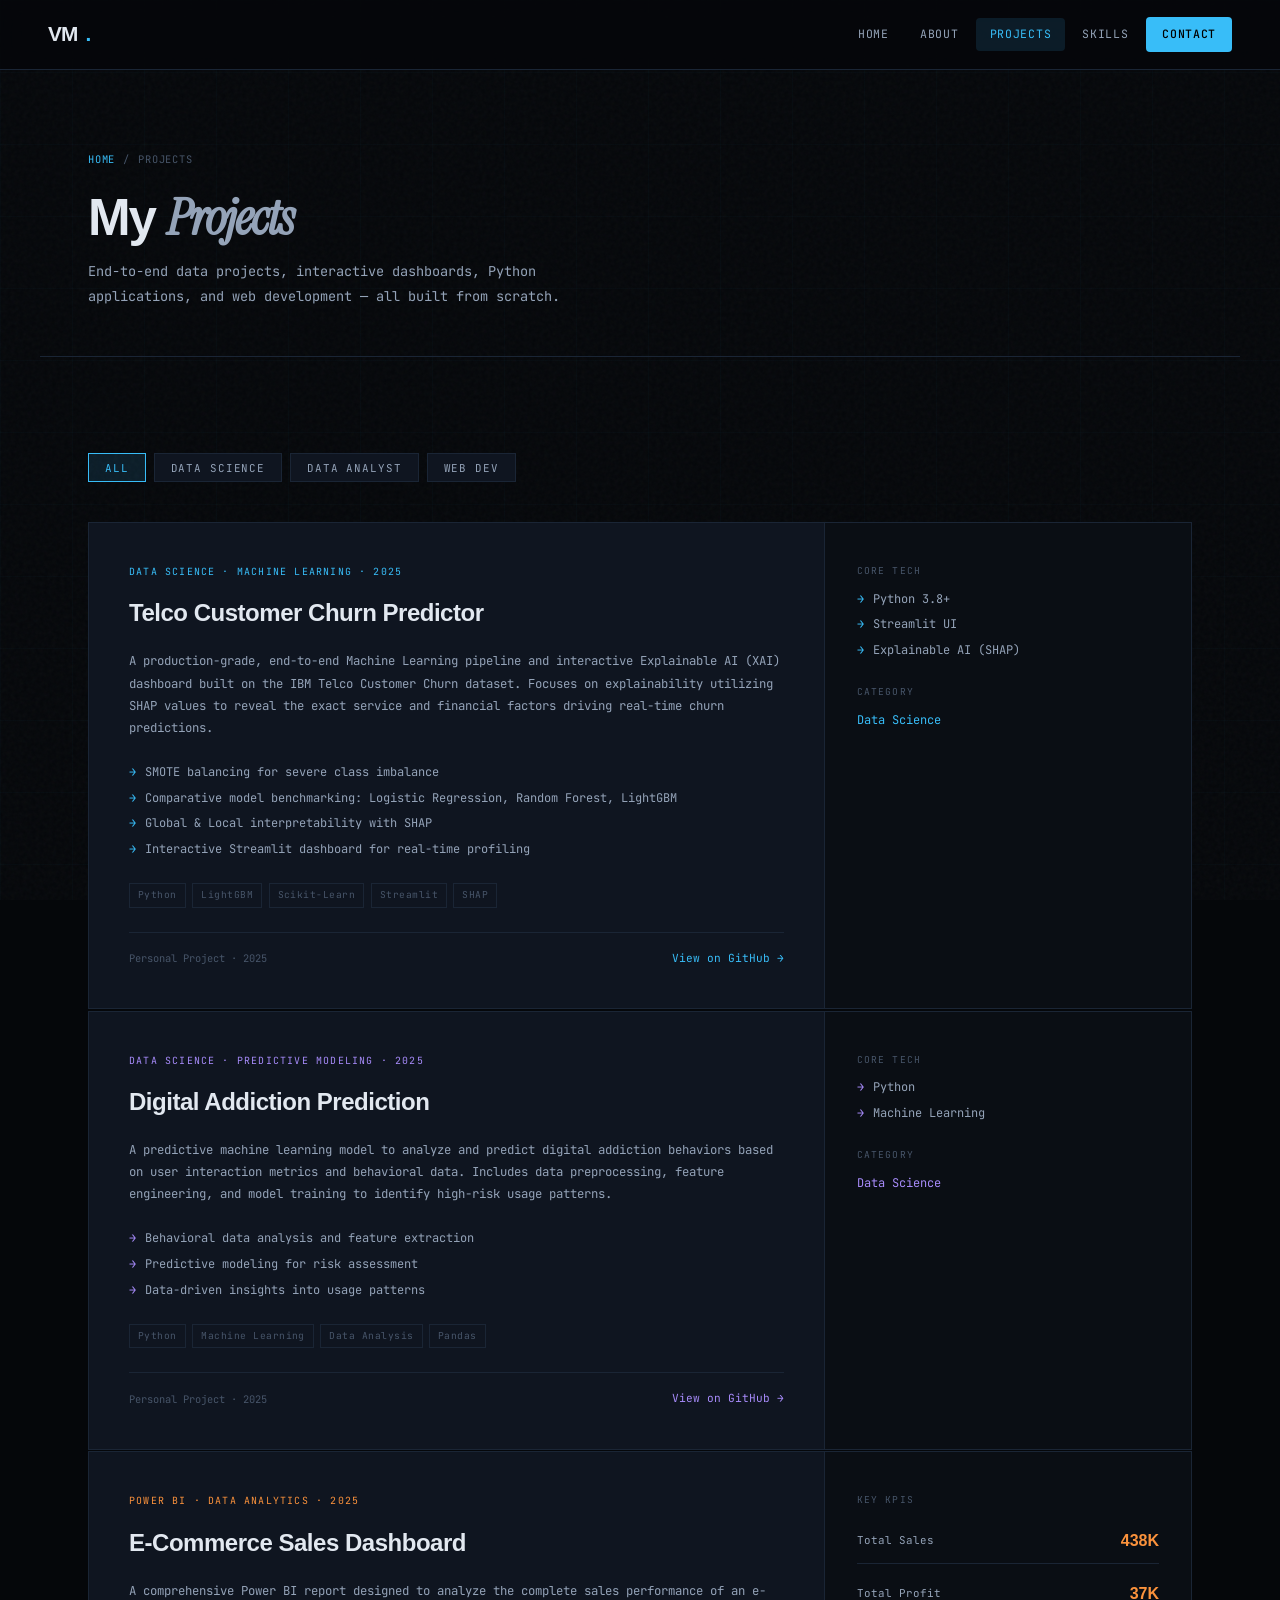
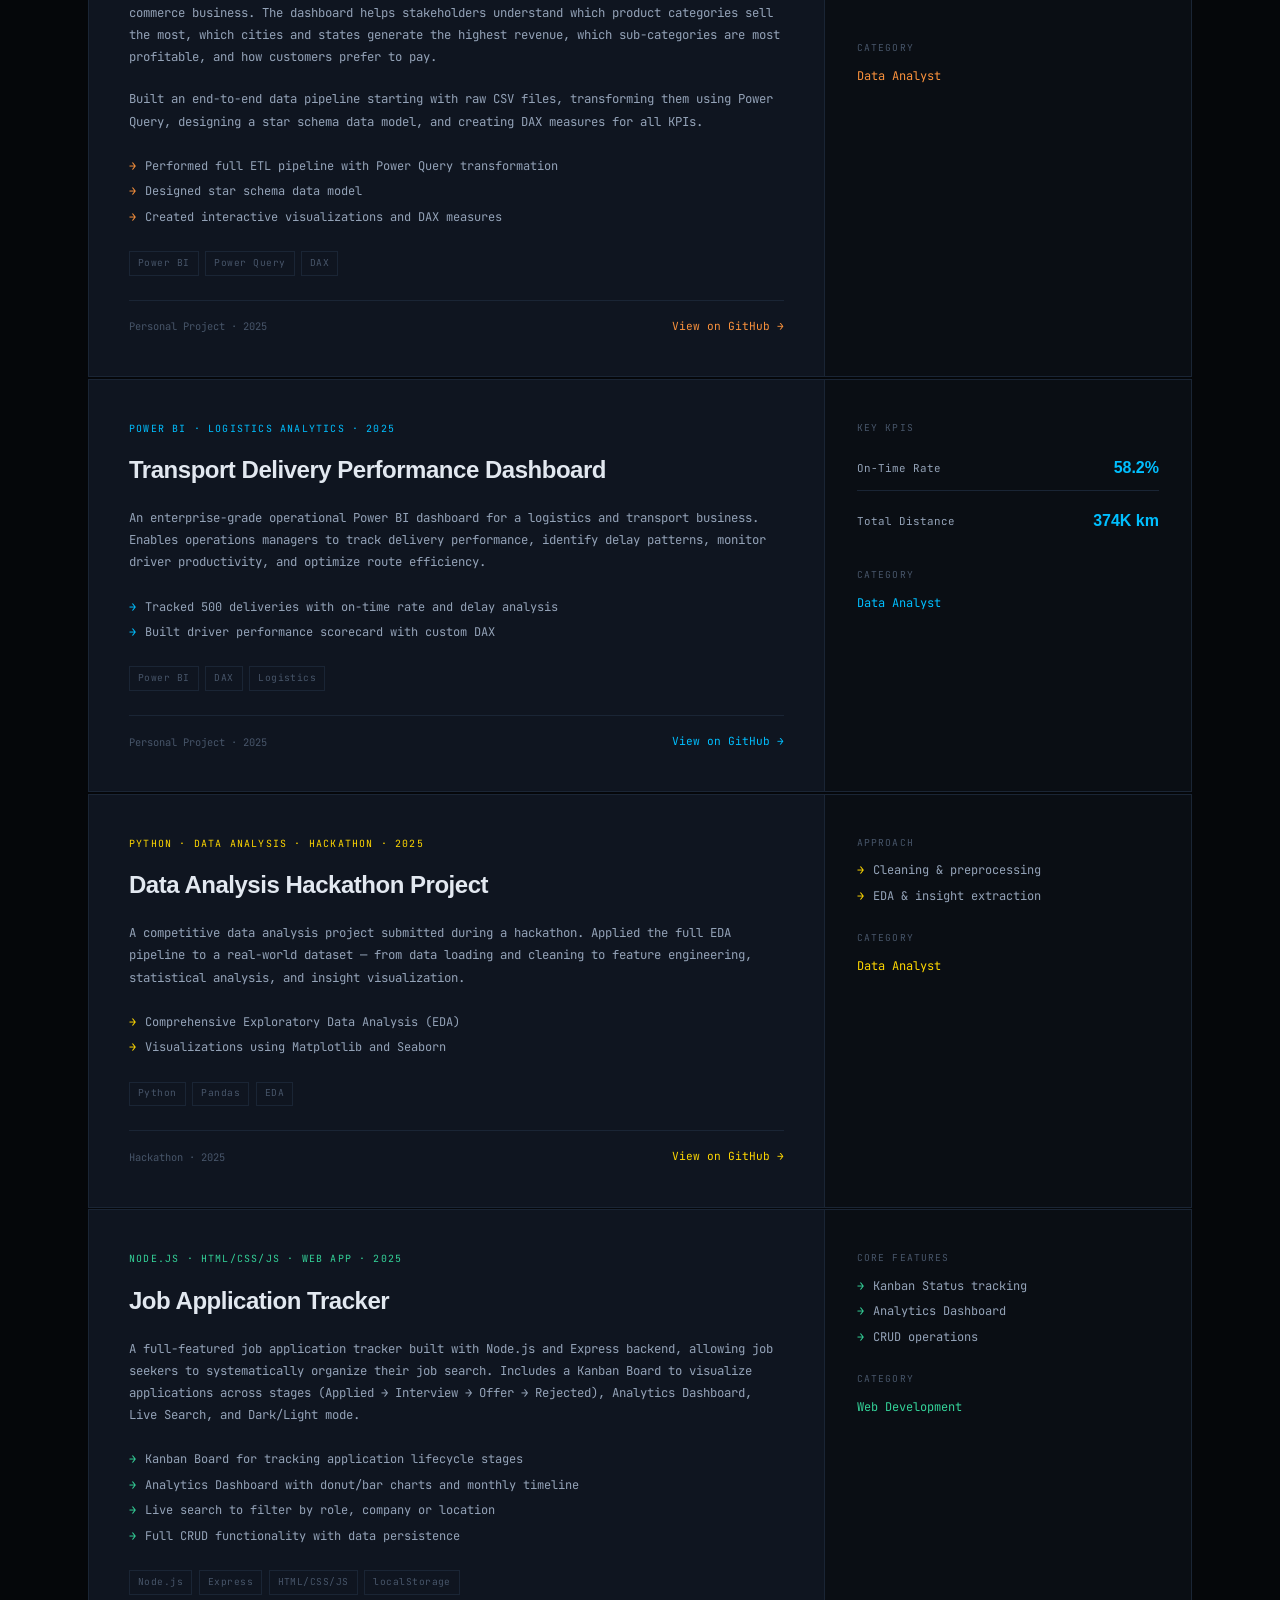
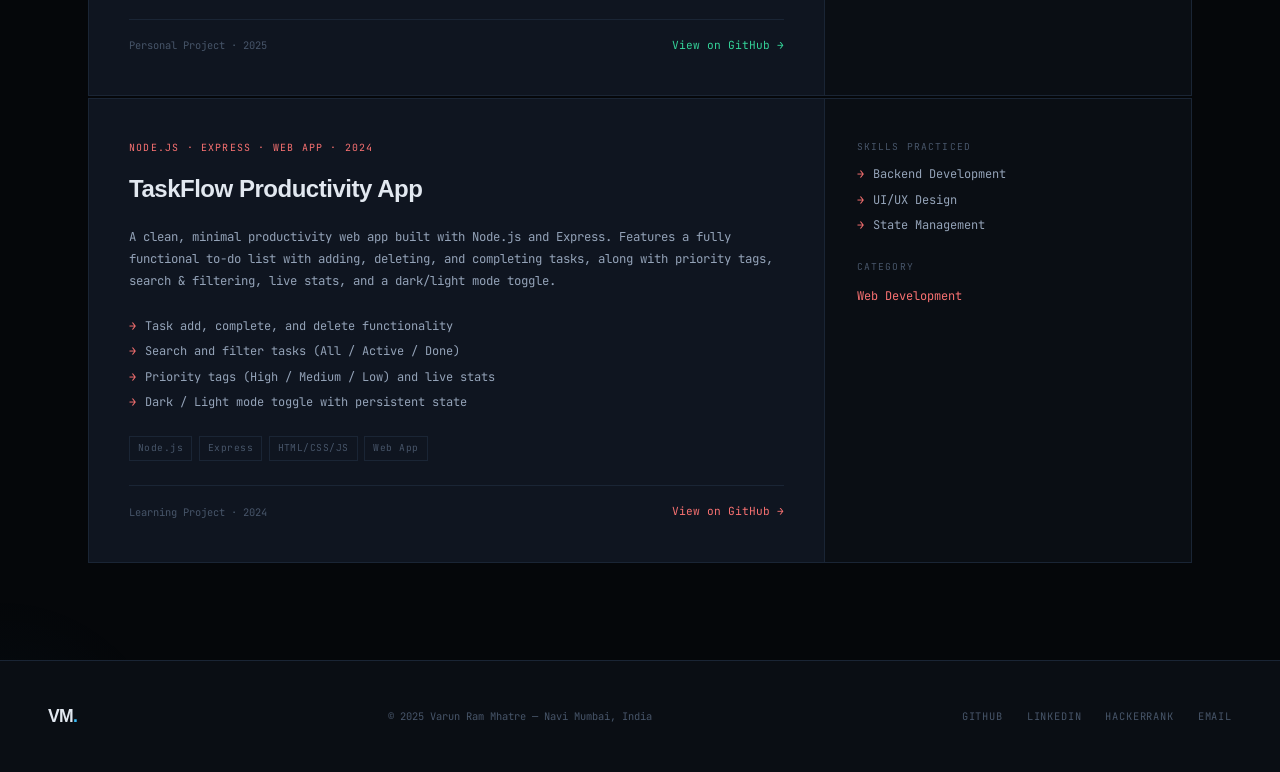
==== commit f10ca255: "project updation" ====
--- a/projects.html
+++ b/projects.html
@@ -134,16 +134,101 @@
   <section class="section">
 
     <div class="filter-bar reveal">
-      <button class="filter-btn active" data-filter="all">All (5)</button>
-      <button class="filter-btn" data-filter="powerbi">Power BI</button>
-      <button class="filter-btn" data-filter="python">Python</button>
-      <button class="filter-btn" data-filter="web">Web Dev</button>
-    </div>
-
-    <!-- PROJECT 1: E-Commerce Dashboard -->
-    <div class="project-detail reveal" data-category="powerbi" style="--accent-color:var(--cyan)">
-      <div class="project-detail-main">
-        <div class="project-type" style="color:var(--cyan)">Power BI · Data Analytics · 2025</div>
+      <button class="filter-btn active" data-filter="all">All</button>
+      <button class="filter-btn" data-filter="data-science">Data Science</button>
+      <button class="filter-btn" data-filter="data-analyst">Data Analyst</button>
+      <button class="filter-btn" data-filter="web-dev">Web Dev</button>
+    </div>
+
+    <!-- PROJECT 1: Customer Churn Prediction -->
+    <div class="project-detail reveal" data-category="data-science" style="--accent-color:var(--cyan)">
+      <div class="project-detail-main">
+        <div class="project-type" style="color:var(--cyan)">Data Science · Machine Learning · 2025</div>
+        <h3 style="font-family:'Cabinet Grotesk',sans-serif;font-size:1.5rem;font-weight:800;letter-spacing:-0.02em;margin-bottom:1rem;">
+          Telco Customer Churn Predictor
+        </h3>
+        <p class="project-desc">
+          A production-grade, end-to-end Machine Learning pipeline and interactive Explainable AI (XAI) dashboard built on the IBM Telco Customer Churn dataset. Focuses on explainability utilizing SHAP values to reveal the exact service and financial factors driving real-time churn predictions.
+        </p>
+        <div class="highlights-list" style="margin-top:1.5rem;">
+          <div class="highlight-item">SMOTE balancing for severe class imbalance</div>
+          <div class="highlight-item">Comparative model benchmarking: Logistic Regression, Random Forest, LightGBM</div>
+          <div class="highlight-item">Global & Local interpretability with SHAP</div>
+          <div class="highlight-item">Interactive Streamlit dashboard for real-time profiling</div>
+        </div>
+        <div class="project-tags" style="margin-top:1.5rem;">
+          <span class="tag">Python</span>
+          <span class="tag">LightGBM</span>
+          <span class="tag">Scikit-Learn</span>
+          <span class="tag">Streamlit</span>
+          <span class="tag">SHAP</span>
+        </div>
+        <div class="project-footer" style="margin-top:1.5rem;">
+          <span class="project-year">Personal Project · 2025</span>
+          <a href="https://github.com/Varun-200646/Customer-Churn-prediction" target="_blank" class="project-link" style="color:var(--cyan)">View on GitHub →</a>
+        </div>
+      </div>
+      <div class="project-detail-side">
+        <div>
+          <div class="detail-section-label">Core Tech</div>
+          <div class="highlights-list">
+            <div class="highlight-item" style="--accent-color:var(--cyan)">Python 3.8+</div>
+            <div class="highlight-item" style="--accent-color:var(--cyan)">Streamlit UI</div>
+            <div class="highlight-item" style="--accent-color:var(--cyan)">Explainable AI (SHAP)</div>
+          </div>
+        </div>
+        <div>
+          <div class="detail-section-label">Category</div>
+          <p style="font-size:0.75rem;color:var(--cyan)">Data Science</p>
+        </div>
+      </div>
+    </div>
+
+    <!-- PROJECT 2: Digital Addiction Prediction -->
+    <div class="project-detail reveal" data-category="data-science" style="--accent-color:var(--purple)">
+      <div class="project-detail-main">
+        <div class="project-type" style="color:var(--purple)">Data Science · Predictive Modeling · 2025</div>
+        <h3 style="font-family:'Cabinet Grotesk',sans-serif;font-size:1.5rem;font-weight:800;letter-spacing:-0.02em;margin-bottom:1rem;">
+          Digital Addiction Prediction
+        </h3>
+        <p class="project-desc">
+          A predictive machine learning model to analyze and predict digital addiction behaviors based on user interaction metrics and behavioral data. Includes data preprocessing, feature engineering, and model training to identify high-risk usage patterns.
+        </p>
+        <div class="highlights-list" style="margin-top:1.5rem;">
+          <div class="highlight-item">Behavioral data analysis and feature extraction</div>
+          <div class="highlight-item">Predictive modeling for risk assessment</div>
+          <div class="highlight-item">Data-driven insights into usage patterns</div>
+        </div>
+        <div class="project-tags" style="margin-top:1.5rem;">
+          <span class="tag">Python</span>
+          <span class="tag">Machine Learning</span>
+          <span class="tag">Data Analysis</span>
+          <span class="tag">Pandas</span>
+        </div>
+        <div class="project-footer" style="margin-top:1.5rem;">
+          <span class="project-year">Personal Project · 2025</span>
+          <a href="https://github.com/Varun-200646/digital_addiction_prediction" target="_blank" class="project-link" style="color:var(--purple)">View on GitHub →</a>
+        </div>
+      </div>
+      <div class="project-detail-side">
+        <div>
+          <div class="detail-section-label">Core Tech</div>
+          <div class="highlights-list">
+            <div class="highlight-item" style="--accent-color:var(--purple)">Python</div>
+            <div class="highlight-item" style="--accent-color:var(--purple)">Machine Learning</div>
+          </div>
+        </div>
+        <div>
+          <div class="detail-section-label">Category</div>
+          <p style="font-size:0.75rem;color:var(--purple)">Data Science</p>
+        </div>
+      </div>
+    </div>
+
+    <!-- PROJECT 3: E-Commerce Dashboard -->
+    <div class="project-detail reveal" data-category="data-analyst" style="--accent-color:var(--orange)">
+      <div class="project-detail-main">
+        <div class="project-type" style="color:var(--orange)">Power BI · Data Analytics · 2025</div>
         <h3 style="font-family:'Cabinet Grotesk',sans-serif;font-size:1.5rem;font-weight:800;letter-spacing:-0.02em;margin-bottom:1rem;">
           E-Commerce Sales Dashboard
         </h3>
@@ -156,135 +241,140 @@
         <p class="project-desc" style="margin-top:0.75rem;">
           Built an end-to-end data pipeline starting with raw CSV files, transforming them using
           Power Query, designing a star schema data model, and creating DAX measures for all KPIs.
-          The result is a fully interactive, filter-driven dashboard optimized for business decision-making.
-        </p>
-        <div class="highlights-list" style="margin-top:1.5rem;">
-          <div class="highlight-item">Performed full ETL pipeline with Power Query transformation and data cleaning</div>
-          <div class="highlight-item">Designed star schema data model linking Orders and Details tables</div>
-          <div class="highlight-item">Implemented Month and State slicers for deep-dive regional analysis</div>
-          <div class="highlight-item">Created interactive donut, bar, and line chart visualizations</div>
-          <div class="highlight-item">Built YoY growth, Repeat Customer Rate, and Profit Margin KPIs</div>
+        </p>
+        <div class="highlights-list" style="margin-top:1.5rem;">
+          <div class="highlight-item">Performed full ETL pipeline with Power Query transformation</div>
+          <div class="highlight-item">Designed star schema data model</div>
+          <div class="highlight-item">Created interactive visualizations and DAX measures</div>
         </div>
         <div class="project-tags" style="margin-top:1.5rem;">
           <span class="tag">Power BI</span>
           <span class="tag">Power Query</span>
           <span class="tag">DAX</span>
-          <span class="tag">Star Schema</span>
-          <span class="tag">Data Cleaning</span>
-          <span class="tag">KPI Development</span>
-          <span class="tag">Data Modeling</span>
         </div>
         <div class="project-footer" style="margin-top:1.5rem;">
           <span class="project-year">Personal Project · 2025</span>
-          <a href="https://github.com/Varun-200646/E-Commerce-Sales-Dashboard" target="_blank" class="project-link" style="color:var(--cyan)">View on GitHub →</a>
+          <a href="https://github.com/Varun-200646/E-Commerce-Sales-Dashboard" target="_blank" class="project-link" style="color:var(--orange)">View on GitHub →</a>
         </div>
       </div>
       <div class="project-detail-side">
         <div>
           <div class="detail-section-label">Key KPIs</div>
           <div class="kpis-list">
-            <div class="kpi-row"><span class="kpi-label">Total Sales</span><span class="kpi-val">438K</span></div>
-            <div class="kpi-row"><span class="kpi-label">Total Profit</span><span class="kpi-val">37K</span></div>
-            <div class="kpi-row"><span class="kpi-label">Total Qty Sold</span><span class="kpi-val">6K</span></div>
-            <div class="kpi-row"><span class="kpi-label">Avg Profit / Order</span><span class="kpi-val">120.9K</span></div>
-          </div>
-        </div>
-        <div>
-          <div class="detail-section-label">Tech Stack</div>
-          <div class="project-tags">
-            <span class="tag">Power BI Desktop</span>
-            <span class="tag">Power Query</span>
-            <span class="tag">DAX</span>
-            <span class="tag">CSV Data</span>
-          </div>
-        </div>
-        <div>
-          <div class="detail-section-label">Category</div>
-          <p style="font-size:0.75rem;color:var(--cyan)">Business Intelligence</p>
-        </div>
-      </div>
-    </div>
-
-    <!-- PROJECT 2: Transport Dashboard -->
-    <div class="project-detail reveal" data-category="powerbi" style="--accent-color:var(--purple)">
-      <div class="project-detail-main">
-        <div class="project-type" style="color:var(--purple)">Power BI · Logistics Analytics · 2025</div>
+            <div class="kpi-row"><span class="kpi-label">Total Sales</span><span class="kpi-val" style="color:var(--orange)">438K</span></div>
+            <div class="kpi-row"><span class="kpi-label">Total Profit</span><span class="kpi-val" style="color:var(--orange)">37K</span></div>
+          </div>
+        </div>
+        <div>
+          <div class="detail-section-label">Category</div>
+          <p style="font-size:0.75rem;color:var(--orange)">Data Analyst</p>
+        </div>
+      </div>
+    </div>
+
+    <!-- PROJECT 4: Transport Dashboard -->
+    <div class="project-detail reveal" data-category="data-analyst" style="--accent-color:#00BFFF">
+      <div class="project-detail-main">
+        <div class="project-type" style="color:#00BFFF">Power BI · Logistics Analytics · 2025</div>
         <h3 style="font-family:'Cabinet Grotesk',sans-serif;font-size:1.5rem;font-weight:800;letter-spacing:-0.02em;margin-bottom:1rem;">
           Transport Delivery Performance Dashboard
         </h3>
         <p class="project-desc">
           An enterprise-grade operational Power BI dashboard for a logistics and transport business.
           Enables operations managers to track delivery performance, identify delay patterns,
-          monitor driver productivity, and optimize route efficiency — all through real-time
-          interactive filtering.
-        </p>
-        <p class="project-desc" style="margin-top:0.75rem;">
-          The dashboard includes advanced DAX measures including calculated on-time percentage,
-          fuel efficiency ratios, and route-wise aggregations. Scatter charts were used to
-          visualize the relationship between route distance and fuel consumption across states.
-        </p>
-        <div class="highlights-list" style="margin-top:1.5rem;">
-          <div class="highlight-item">Tracked 500 deliveries with on-time rate, delay analysis, and trend monitoring</div>
-          <div class="highlight-item">Built driver performance scorecard table with custom DAX measures</div>
-          <div class="highlight-item">Created fuel usage by state pie chart and route efficiency scatter plot</div>
-          <div class="highlight-item">Implemented month, driver, and state slicers for operational drill-down</div>
-          <div class="highlight-item">Designed clean, business-focused visual layout and color theme</div>
+          monitor driver productivity, and optimize route efficiency.
+        </p>
+        <div class="highlights-list" style="margin-top:1.5rem;">
+          <div class="highlight-item">Tracked 500 deliveries with on-time rate and delay analysis</div>
+          <div class="highlight-item">Built driver performance scorecard with custom DAX</div>
         </div>
         <div class="project-tags" style="margin-top:1.5rem;">
           <span class="tag">Power BI</span>
           <span class="tag">DAX</span>
-          <span class="tag">Data Modeling</span>
           <span class="tag">Logistics</span>
-          <span class="tag">KPIs</span>
-          <span class="tag">XLSX Data</span>
         </div>
         <div class="project-footer" style="margin-top:1.5rem;">
           <span class="project-year">Personal Project · 2025</span>
-          <a href="https://github.com/Varun-200646/Transport-Delivery-Performance-" target="_blank" class="project-link" style="color:var(--purple)">View on GitHub →</a>
+          <a href="https://github.com/Varun-200646/Transport-Delivery-Performance-" target="_blank" class="project-link" style="color:#00BFFF">View on GitHub →</a>
         </div>
       </div>
       <div class="project-detail-side">
         <div>
           <div class="detail-section-label">Key KPIs</div>
           <div class="kpis-list">
-            <div class="kpi-row"><span class="kpi-label">Total Deliveries</span><span class="kpi-val" style="color:var(--purple)">500</span></div>
-            <div class="kpi-row"><span class="kpi-label">On-Time Deliveries</span><span class="kpi-val" style="color:var(--purple)">291</span></div>
-            <div class="kpi-row"><span class="kpi-label">On-Time Rate</span><span class="kpi-val" style="color:var(--purple)">58.2%</span></div>
-            <div class="kpi-row"><span class="kpi-label">Total Distance</span><span class="kpi-val" style="color:var(--purple)">374K km</span></div>
-            <div class="kpi-row"><span class="kpi-label">Fuel Efficiency</span><span class="kpi-val" style="color:var(--purple)">7.28 km/L</span></div>
-          </div>
-        </div>
-        <div>
-          <div class="detail-section-label">Category</div>
-          <p style="font-size:0.75rem;color:var(--purple)">Logistics & Operations</p>
-        </div>
-      </div>
-    </div>
-
-    <!-- PROJECT 3: Job Tracker -->
-    <div class="project-detail reveal" data-category="python" style="--accent-color:var(--green)">
-      <div class="project-detail-main">
-        <div class="project-type" style="color:var(--green)">Python · Web Application · 2025</div>
+            <div class="kpi-row"><span class="kpi-label">On-Time Rate</span><span class="kpi-val" style="color:#00BFFF">58.2%</span></div>
+            <div class="kpi-row"><span class="kpi-label">Total Distance</span><span class="kpi-val" style="color:#00BFFF">374K km</span></div>
+          </div>
+        </div>
+        <div>
+          <div class="detail-section-label">Category</div>
+          <p style="font-size:0.75rem;color:#00BFFF">Data Analyst</p>
+        </div>
+      </div>
+    </div>
+    
+    <!-- PROJECT 5: Data Analysis Hackathon -->
+    <div class="project-detail reveal" data-category="data-analyst" style="--accent-color:#FFD700">
+      <div class="project-detail-main">
+        <div class="project-type" style="color:#FFD700">Python · Data Analysis · Hackathon · 2025</div>
+        <h3 style="font-family:'Cabinet Grotesk',sans-serif;font-size:1.5rem;font-weight:800;letter-spacing:-0.02em;margin-bottom:1rem;">
+          Data Analysis Hackathon Project
+        </h3>
+        <p class="project-desc">
+          A competitive data analysis project submitted during a hackathon. Applied the full
+          EDA pipeline to a real-world dataset — from data loading and cleaning to feature
+          engineering, statistical analysis, and insight visualization.
+        </p>
+        <div class="highlights-list" style="margin-top:1.5rem;">
+          <div class="highlight-item">Comprehensive Exploratory Data Analysis (EDA)</div>
+          <div class="highlight-item">Visualizations using Matplotlib and Seaborn</div>
+        </div>
+        <div class="project-tags" style="margin-top:1.5rem;">
+          <span class="tag">Python</span>
+          <span class="tag">Pandas</span>
+          <span class="tag">EDA</span>
+        </div>
+        <div class="project-footer" style="margin-top:1.5rem;">
+          <span class="project-year">Hackathon · 2025</span>
+          <a href="https://github.com/Varun-200646/Data-Analysis-Hackathon-Project" target="_blank" class="project-link" style="color:#FFD700">View on GitHub →</a>
+        </div>
+      </div>
+      <div class="project-detail-side">
+        <div>
+          <div class="detail-section-label">Approach</div>
+          <div class="highlights-list">
+            <div class="highlight-item" style="--accent-color:#FFD700">Cleaning & preprocessing</div>
+            <div class="highlight-item" style="--accent-color:#FFD700">EDA & insight extraction</div>
+          </div>
+        </div>
+        <div>
+          <div class="detail-section-label">Category</div>
+          <p style="font-size:0.75rem;color:#FFD700">Data Analyst</p>
+        </div>
+      </div>
+    </div>
+
+    <!-- PROJECT 6: Job Tracker -->
+    <div class="project-detail reveal" data-category="web-dev" style="--accent-color:var(--green)">
+      <div class="project-detail-main">
+        <div class="project-type" style="color:var(--green)">Node.js · HTML/CSS/JS · Web App · 2025</div>
         <h3 style="font-family:'Cabinet Grotesk',sans-serif;font-size:1.5rem;font-weight:800;letter-spacing:-0.02em;margin-bottom:1rem;">
           Job Application Tracker
         </h3>
         <p class="project-desc">
-          A Python-based application to help job seekers systematically organize and track
-          their job search. The app allows users to add job listings, update application
-          statuses (Applied, Interview, Offer, Rejected), set deadlines, and view their
-          entire pipeline at a glance.
-        </p>
-        <div class="highlights-list" style="margin-top:1.5rem;">
-          <div class="highlight-item">Full CRUD functionality for managing job applications</div>
-          <div class="highlight-item">Status tracking across application lifecycle stages</div>
-          <div class="highlight-item">Clean, organized interface for job search management</div>
-          <div class="highlight-item">Built using Python with data persistence</div>
-        </div>
-        <div class="project-tags" style="margin-top:1.5rem;">
-          <span class="tag">Python</span>
-          <span class="tag">CRUD</span>
-          <span class="tag">Web App</span>
-          <span class="tag">Data Management</span>
+          A full-featured job application tracker built with Node.js and Express backend, allowing job seekers to systematically organize their job search. Includes a Kanban Board to visualize applications across stages (Applied → Interview → Offer → Rejected), Analytics Dashboard, Live Search, and Dark/Light mode.
+        </p>
+        <div class="highlights-list" style="margin-top:1.5rem;">
+          <div class="highlight-item">Kanban Board for tracking application lifecycle stages</div>
+          <div class="highlight-item">Analytics Dashboard with donut/bar charts and monthly timeline</div>
+          <div class="highlight-item">Live search to filter by role, company or location</div>
+          <div class="highlight-item">Full CRUD functionality with data persistence</div>
+        </div>
+        <div class="project-tags" style="margin-top:1.5rem;">
+          <span class="tag">Node.js</span>
+          <span class="tag">Express</span>
+          <span class="tag">HTML/CSS/JS</span>
+          <span class="tag">localStorage</span>
         </div>
         <div class="project-footer" style="margin-top:1.5rem;">
           <span class="project-year">Personal Project · 2025</span>
@@ -295,94 +385,39 @@
         <div>
           <div class="detail-section-label">Core Features</div>
           <div class="highlights-list">
-            <div class="highlight-item" style="--accent-color:var(--green)">Application CRUD operations</div>
-            <div class="highlight-item" style="--accent-color:var(--green)">Status lifecycle tracking</div>
-            <div class="highlight-item" style="--accent-color:var(--green)">Job pipeline overview</div>
-          </div>
-        </div>
-        <div>
-          <div class="detail-section-label">Category</div>
-          <p style="font-size:0.75rem;color:var(--green)">Python · Productivity Tool</p>
-        </div>
-      </div>
-    </div>
-
-    <!-- PROJECT 4: Hackathon -->
-    <div class="project-detail reveal" data-category="python" style="--accent-color:var(--orange)">
-      <div class="project-detail-main">
-        <div class="project-type" style="color:var(--orange)">Python · Data Analysis · Hackathon · 2025</div>
-        <h3 style="font-family:'Cabinet Grotesk',sans-serif;font-size:1.5rem;font-weight:800;letter-spacing:-0.02em;margin-bottom:1rem;">
-          Data Analysis Hackathon Project
-        </h3>
-        <p class="project-desc">
-          A competitive data analysis project submitted during a hackathon. Applied the full
-          EDA pipeline to a real-world dataset — from data loading and cleaning to feature
-          engineering, statistical analysis, and insight visualization. The goal was to surface
-          actionable findings under time pressure.
-        </p>
-        <div class="highlights-list" style="margin-top:1.5rem;">
-          <div class="highlight-item">Performed comprehensive Exploratory Data Analysis (EDA)</div>
-          <div class="highlight-item">Applied data cleaning, null handling, and outlier treatment</div>
-          <div class="highlight-item">Created visualizations using Matplotlib and Seaborn</div>
-          <div class="highlight-item">Derived insights and presented data-driven recommendations</div>
-          <div class="highlight-item">Delivered under hackathon time constraints</div>
-        </div>
-        <div class="project-tags" style="margin-top:1.5rem;">
-          <span class="tag">Python</span>
-          <span class="tag">Pandas</span>
-          <span class="tag">Matplotlib</span>
-          <span class="tag">Seaborn</span>
-          <span class="tag">EDA</span>
-          <span class="tag">Feature Engineering</span>
-          <span class="tag">Statistics</span>
-        </div>
-        <div class="project-footer" style="margin-top:1.5rem;">
-          <span class="project-year">Hackathon · 2025</span>
-          <a href="https://github.com/Varun-200646/Data-Analysis-Hackathon-Project" target="_blank" class="project-link" style="color:var(--orange)">View on GitHub →</a>
-        </div>
-      </div>
-      <div class="project-detail-side">
-        <div>
-          <div class="detail-section-label">Approach</div>
-          <div class="highlights-list">
-            <div class="highlight-item" style="--accent-color:var(--orange)">Data loading & inspection</div>
-            <div class="highlight-item" style="--accent-color:var(--orange)">Cleaning & preprocessing</div>
-            <div class="highlight-item" style="--accent-color:var(--orange)">EDA & visualization</div>
-            <div class="highlight-item" style="--accent-color:var(--orange)">Insight extraction</div>
-          </div>
-        </div>
-        <div>
-          <div class="detail-section-label">Category</div>
-          <p style="font-size:0.75rem;color:var(--orange)">Data Analysis · Competition</p>
-        </div>
-      </div>
-    </div>
-
-    <!-- PROJECT 5: To-Do List -->
-    <div class="project-detail reveal" data-category="web" style="--accent-color:var(--red)">
-      <div class="project-detail-main">
-        <div class="project-type" style="color:var(--red)">HTML · CSS · JavaScript · 2024</div>
-        <h3 style="font-family:'Cabinet Grotesk',sans-serif;font-size:1.5rem;font-weight:800;letter-spacing:-0.02em;margin-bottom:1rem;">
-          Beginner's To-Do List App
-        </h3>
-        <p class="project-desc">
-          A clean, functional to-do list web application built with vanilla HTML, CSS, and JavaScript.
-          Users can add, complete, and delete tasks with a smooth, responsive interface. The project
-          was part of the frontend web development learning journey, focusing on DOM manipulation
-          and state management without frameworks.
+            <div class="highlight-item" style="--accent-color:var(--green)">Kanban Status tracking</div>
+            <div class="highlight-item" style="--accent-color:var(--green)">Analytics Dashboard</div>
+            <div class="highlight-item" style="--accent-color:var(--green)">CRUD operations</div>
+          </div>
+        </div>
+        <div>
+          <div class="detail-section-label">Category</div>
+          <p style="font-size:0.75rem;color:var(--green)">Web Development</p>
+        </div>
+      </div>
+    </div>
+
+    <!-- PROJECT 7: To-Do List -->
+    <div class="project-detail reveal" data-category="web-dev" style="--accent-color:var(--red)">
+      <div class="project-detail-main">
+        <div class="project-type" style="color:var(--red)">Node.js · Express · Web App · 2024</div>
+        <h3 style="font-family:'Cabinet Grotesk',sans-serif;font-size:1.5rem;font-weight:800;letter-spacing:-0.02em;margin-bottom:1rem;">
+          TaskFlow Productivity App
+        </h3>
+        <p class="project-desc">
+          A clean, minimal productivity web app built with Node.js and Express. Features a fully functional to-do list with adding, deleting, and completing tasks, along with priority tags, search & filtering, live stats, and a dark/light mode toggle.
         </p>
         <div class="highlights-list" style="margin-top:1.5rem;">
           <div class="highlight-item">Task add, complete, and delete functionality</div>
-          <div class="highlight-item">Clean, responsive UI built with vanilla CSS</div>
-          <div class="highlight-item">DOM manipulation and event handling in JavaScript</div>
-          <div class="highlight-item">Local state management without external libraries</div>
-        </div>
-        <div class="project-tags" style="margin-top:1.5rem;">
-          <span class="tag">HTML5</span>
-          <span class="tag">CSS3</span>
-          <span class="tag">JavaScript</span>
-          <span class="tag">DOM Manipulation</span>
-          <span class="tag">Responsive Design</span>
+          <div class="highlight-item">Search and filter tasks (All / Active / Done)</div>
+          <div class="highlight-item">Priority tags (High / Medium / Low) and live stats</div>
+          <div class="highlight-item">Dark / Light mode toggle with persistent state</div>
+        </div>
+        <div class="project-tags" style="margin-top:1.5rem;">
+          <span class="tag">Node.js</span>
+          <span class="tag">Express</span>
+          <span class="tag">HTML/CSS/JS</span>
+          <span class="tag">Web App</span>
         </div>
         <div class="project-footer" style="margin-top:1.5rem;">
           <span class="project-year">Learning Project · 2024</span>
@@ -393,14 +428,14 @@
         <div>
           <div class="detail-section-label">Skills Practiced</div>
           <div class="highlights-list">
-            <div class="highlight-item" style="--accent-color:var(--red)">HTML semantics</div>
-            <div class="highlight-item" style="--accent-color:var(--red)">CSS styling & layout</div>
-            <div class="highlight-item" style="--accent-color:var(--red)">JS events & DOM API</div>
-          </div>
-        </div>
-        <div>
-          <div class="detail-section-label">Category</div>
-          <p style="font-size:0.75rem;color:var(--red)">Frontend Web Development</p>
+            <div class="highlight-item" style="--accent-color:var(--red)">Backend Development</div>
+            <div class="highlight-item" style="--accent-color:var(--red)">UI/UX Design</div>
+            <div class="highlight-item" style="--accent-color:var(--red)">State Management</div>
+          </div>
+        </div>
+        <div>
+          <div class="detail-section-label">Category</div>
+          <p style="font-size:0.75rem;color:var(--red)">Web Development</p>
         </div>
       </div>
     </div>
--- a/css/style.css
+++ b/css/style.css
@@ -666,6 +666,255 @@
 }
 
 /* ==============================
+   HACKATHON ACHIEVEMENTS
+   ============================== */
+.hackathon-grid {
+  display: grid;
+  gap: 2rem;
+}
+
+.hackathon-card {
+  display: grid;
+  grid-template-columns: 1fr 1fr;
+  gap: 0;
+  background: var(--card);
+  border: 1px solid var(--border);
+  overflow: hidden;
+  position: relative;
+  transition: border-color 0.3s var(--ease-out);
+}
+
+.hackathon-card:hover {
+  border-color: var(--border-light);
+}
+
+.hackathon-card::before {
+  content: '';
+  position: absolute;
+  top: 0; left: 0; right: 0;
+  height: 2px;
+  background: linear-gradient(90deg, var(--cyan), var(--purple), var(--orange));
+  opacity: 0;
+  transition: opacity 0.4s var(--ease-out);
+}
+
+.hackathon-card:hover::before {
+  opacity: 1;
+}
+
+/* Certificate Image Side */
+.hackathon-cert-wrap {
+  position: relative;
+  padding: 2rem;
+  display: flex;
+  align-items: center;
+  justify-content: center;
+  background: var(--surface);
+  border-right: 1px solid var(--border);
+  overflow: hidden;
+}
+
+.hackathon-cert-glow {
+  position: absolute;
+  width: 200px; height: 200px;
+  border-radius: 50%;
+  background: radial-gradient(circle, rgba(56,189,248,0.1), transparent 70%);
+  top: 50%; left: 50%;
+  transform: translate(-50%, -50%);
+  pointer-events: none;
+  animation: hackGlow 4s ease-in-out infinite alternate;
+}
+
+@keyframes hackGlow {
+  0%   { opacity: 0.4; transform: translate(-50%, -50%) scale(1); }
+  100% { opacity: 1; transform: translate(-50%, -50%) scale(1.4); }
+}
+
+.hackathon-cert-img {
+  width: 100%;
+  border-radius: 6px;
+  border: 1px solid var(--border);
+  position: relative;
+  z-index: 1;
+  transition: transform 0.4s var(--ease-out), box-shadow 0.4s var(--ease-out);
+}
+
+.hackathon-card:hover .hackathon-cert-img {
+  transform: scale(1.02);
+  box-shadow: 0 16px 48px rgba(0,0,0,0.5), 0 0 40px rgba(56,189,248,0.08);
+}
+
+.hackathon-cert-badge {
+  position: absolute;
+  bottom: 1.25rem; right: 1.25rem;
+  z-index: 2;
+  display: flex;
+  align-items: center;
+  gap: 0.5rem;
+  padding: 0.4rem 0.85rem;
+  background: rgba(5,7,10,0.88);
+  border: 1px solid rgba(251,146,60,0.4);
+  backdrop-filter: blur(12px);
+  font-size: 0.68rem;
+  font-weight: 500;
+  color: var(--orange);
+  letter-spacing: 0.06em;
+  text-transform: uppercase;
+  animation: badgePulse 3s ease-in-out infinite;
+}
+
+@keyframes badgePulse {
+  0%, 100% { box-shadow: 0 0 0 0 rgba(251,146,60,0.2); }
+  50%      { box-shadow: 0 0 0 8px rgba(251,146,60,0); }
+}
+
+.hackathon-cert-badge-icon {
+  font-size: 0.9rem;
+}
+
+/* Info Side */
+.hackathon-info {
+  padding: 2.5rem;
+  display: flex;
+  flex-direction: column;
+  gap: 1.75rem;
+}
+
+.hackathon-event-tag {
+  display: inline-flex;
+  align-items: center;
+  gap: 0.4rem;
+  font-size: 0.6rem;
+  text-transform: uppercase;
+  letter-spacing: 0.12em;
+  color: var(--orange);
+  border: 1px solid rgba(251,146,60,0.3);
+  padding: 0.2rem 0.6rem;
+  margin-bottom: 0.5rem;
+  width: fit-content;
+}
+
+.hackathon-event-tag::before {
+  content: '';
+  width: 5px; height: 5px;
+  border-radius: 50%;
+  background: var(--orange);
+  animation: blink 2s infinite;
+}
+
+.hackathon-title {
+  font-family: 'Cabinet Grotesk', sans-serif;
+  font-size: 1.6rem;
+  font-weight: 900;
+  letter-spacing: -0.03em;
+  line-height: 1.1;
+  margin-bottom: 0.25rem;
+}
+
+.hackathon-org {
+  font-size: 0.72rem;
+  color: var(--text-2);
+  letter-spacing: 0.04em;
+}
+
+/* Project Block */
+.hackathon-project-block {
+  padding: 1.25rem;
+  background: var(--surface);
+  border: 1px solid var(--border);
+  border-left: 2px solid var(--cyan);
+}
+
+.hackathon-project-label {
+  font-size: 0.58rem;
+  text-transform: uppercase;
+  letter-spacing: 0.12em;
+  color: var(--text-3);
+  margin-bottom: 0.35rem;
+}
+
+.hackathon-project-name {
+  font-family: 'Cabinet Grotesk', sans-serif;
+  font-size: 1.1rem;
+  font-weight: 800;
+  color: var(--cyan);
+  letter-spacing: -0.02em;
+  margin-bottom: 0.5rem;
+}
+
+.hackathon-project-desc {
+  color: var(--text-2);
+  font-size: 0.77rem;
+  line-height: 1.8;
+}
+
+/* Highlights */
+.hackathon-highlights {
+  display: flex;
+  flex-direction: column;
+  gap: 0.6rem;
+}
+
+.hackathon-highlight-item {
+  display: flex;
+  align-items: center;
+  gap: 0.75rem;
+  font-size: 0.78rem;
+  color: var(--text-2);
+}
+
+.hackathon-highlight-item strong {
+  color: var(--text);
+}
+
+.highlight-marker {
+  width: 6px; height: 6px;
+  flex-shrink: 0;
+  background: linear-gradient(135deg, var(--cyan), var(--purple));
+  border-radius: 1px;
+  transform: rotate(45deg);
+}
+
+/* Tags */
+.hackathon-tags {
+  display: flex;
+  flex-wrap: wrap;
+  gap: 0.4rem;
+}
+
+/* Team */
+.hackathon-team {
+  padding-top: 1rem;
+  border-top: 1px solid var(--border);
+}
+
+.hackathon-team-label {
+  font-size: 0.58rem;
+  text-transform: uppercase;
+  letter-spacing: 0.12em;
+  color: var(--text-3);
+  margin-bottom: 0.5rem;
+}
+
+.hackathon-team-members {
+  display: flex;
+  align-items: center;
+  gap: 0.5rem;
+  flex-wrap: wrap;
+}
+
+.team-member {
+  font-size: 0.78rem;
+  color: var(--text);
+  font-weight: 500;
+}
+
+.team-divider {
+  color: var(--text-3);
+  font-size: 0.65rem;
+}
+
+/* ==============================
    ABOUT PAGE
    ============================== */
 .about-grid {
@@ -947,6 +1196,8 @@
   .about-grid { grid-template-columns: 1fr; }
   .contact-layout { grid-template-columns: 1fr; }
   .certs-grid { grid-template-columns: 1fr 1fr; }
+  .hackathon-card { grid-template-columns: 1fr; }
+  .hackathon-cert-wrap { border-right: none; border-bottom: 1px solid var(--border); }
 }
 
 @media (max-width: 768px) {
@@ -963,4 +1214,7 @@
   .stats-strip { flex-wrap: wrap; }
   .stat-block { min-width: 50%; }
   .footer { flex-direction: column; text-align: center; }
-}
+  .hackathon-info { padding: 1.5rem; gap: 1.25rem; }
+  .hackathon-title { font-size: 1.3rem; }
+  .hackathon-cert-wrap { padding: 1.25rem; }
+}
